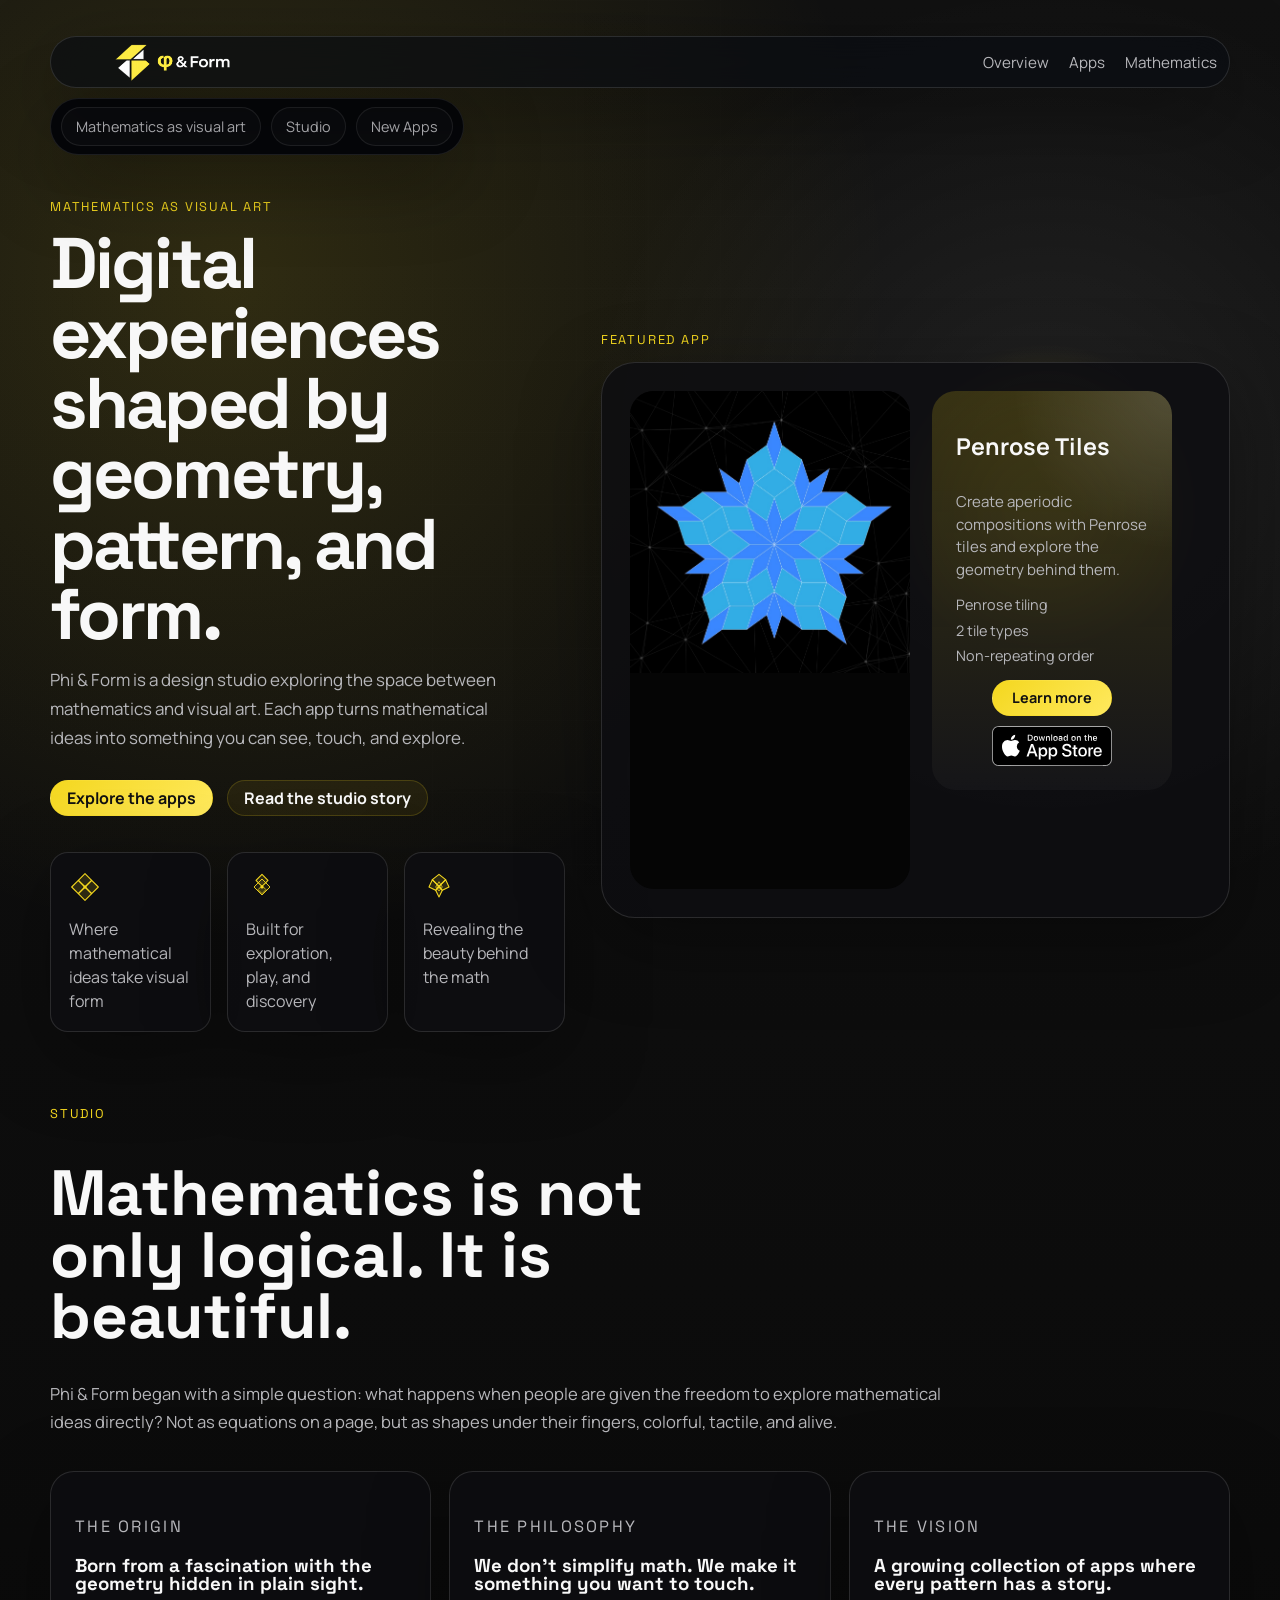
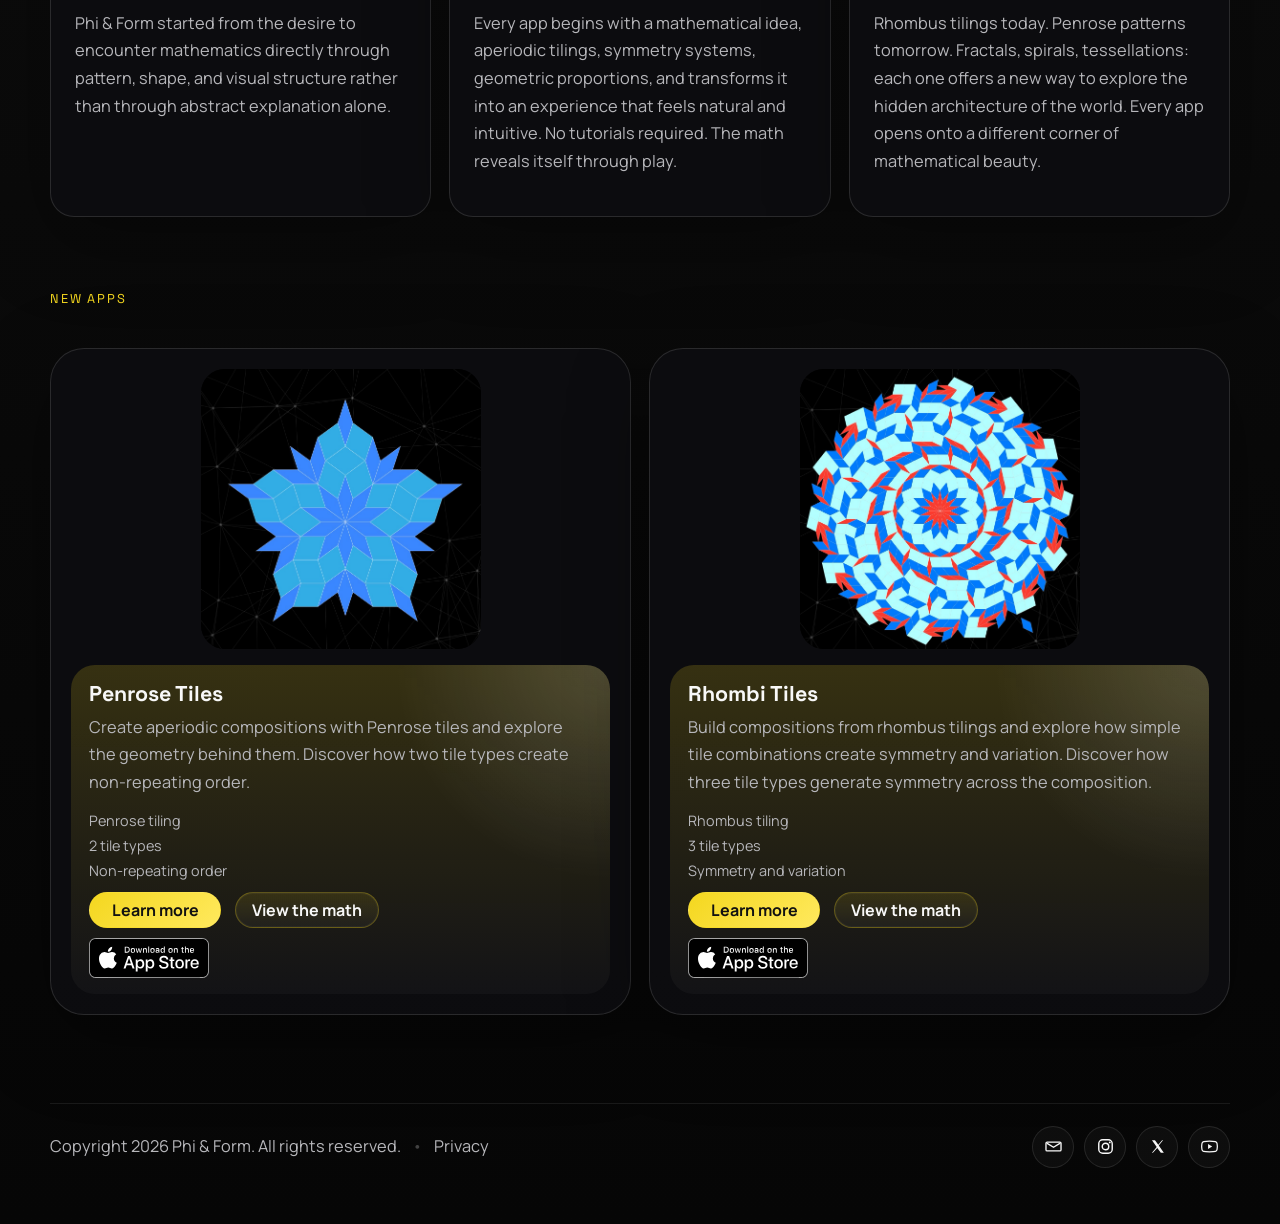
==== index.html @ 6c9e67d2 "3-9" ====
<!DOCTYPE html>
<html lang="en">
  <head>
    <meta charset="UTF-8" />
    <meta name="viewport" content="width=device-width, initial-scale=1.0" />
    <title>Phi &amp; Form</title>
    <meta
      name="description"
      content="Phi and Form is a design studio exploring the space between mathematics and visual art through apps, interaction, and geometric systems."
    />
    <link rel="preconnect" href="https://fonts.googleapis.com" />
    <link rel="preconnect" href="https://fonts.gstatic.com" crossorigin />
    <link
      href="https://fonts.googleapis.com/css2?family=Manrope:wght@400;500;600;700;800&amp;family=Noto+Sans+Math&amp;family=Space+Grotesk:wght@500;700&amp;display=swap"
      rel="stylesheet"
    />
    <link rel="icon" type="image/x-icon" href="./favicon.ico?v=4" />
    <link rel="icon" type="image/png" href="./assets/favicon.png?v=4" />
    <link rel="shortcut icon" href="./favicon.ico?v=4" />
    <link rel="stylesheet" href="./styles.css?v=20260329" />
  </head>
  <body>
    <div id="page-top"></div>
    <div class="page-shell">
      <header class="site-header">
        <a class="brand" href="#math-as-art" aria-label="Phi and Form home">
          <span class="brand-logo">
            <img src="assets/logo.png?v=20260303" alt="Phi and Form logo" />
          </span>
          <span class="brand-fallback">Phi &amp; Form</span>
        </a>
        <nav class="site-nav" aria-label="Primary navigation">
          <a href="./index.html">Overview</a>
          <a href="./apps.html">Apps</a>
          <a href="./mathematics.html">Mathematics</a>
        </nav>
      </header>

      <nav class="page-subnav" aria-label="Overview sections">
        <a href="#math-as-art"><span class="subnav-label-full">Mathematics as visual art</span><span class="subnav-label-short">Math art</span></a>
        <a href="#studio">Studio</a>
        <a href="#apps">New Apps</a>
      </nav>

      <main>
        <section class="section hero-home" id="math-as-art">
          <div class="hero-copy reveal">
            <p class="eyebrow">Mathematics as visual art</p>
            <h1>Digital experiences shaped by geometry, pattern, and form.</h1>
            <p class="hero-text">
              Phi &amp; Form is a design studio exploring the space between
              mathematics and visual art. Each app turns mathematical ideas into
              something you can see, touch, and explore.
            </p>
            <div class="hero-actions">
              <a class="button button-primary" href="./apps.html">Explore the apps</a>
              <a class="button button-ghost" href="#about">Read the studio story</a>
            </div>
            <ul class="hero-metrics" aria-label="Studio highlights">
              <li>
                <span class="metric-value metric-icon metric-icon-1" aria-hidden="true">
                  <svg viewBox="0 0 48 48" focusable="false">
                    <path
                      d="M24 4 34 14 24 24 14 14Z"
                      fill="currentColor"
                      fill-opacity="0.14"
                      stroke="currentColor"
                      stroke-width="1.6"
                      stroke-linejoin="round"
                    />
                    <path
                      d="M44 24 34 34 24 24 34 14Z"
                      fill="currentColor"
                      fill-opacity="0.14"
                      stroke="currentColor"
                      stroke-width="1.6"
                      stroke-linejoin="round"
                    />
                    <path
                      d="M24 44 14 34 24 24 34 34Z"
                      fill="currentColor"
                      fill-opacity="0.14"
                      stroke="currentColor"
                      stroke-width="1.6"
                      stroke-linejoin="round"
                    />
                    <path
                      d="M4 24 14 14 24 24 14 34Z"
                      fill="currentColor"
                      fill-opacity="0.14"
                      stroke="currentColor"
                      stroke-width="1.6"
                      stroke-linejoin="round"
                    />
                    <circle cx="24" cy="24" r="2.4" fill="currentColor" />
                  </svg>
                </span>
                <span class="metric-label">Where mathematical ideas take visual form</span>
              </li>
              <li>
                <span class="metric-value metric-icon metric-icon-2" aria-hidden="true">
                  <svg viewBox="0 0 48 48" focusable="false">
                    <path
                      d="M24 5 33 14 24 23 15 14Z"
                      fill="currentColor"
                      fill-opacity="0.14"
                      stroke="currentColor"
                      stroke-width="1.6"
                      stroke-linejoin="round"
                    />
                    <path
                      d="M24 12 36 24 24 36 12 24Z"
                      fill="currentColor"
                      fill-opacity="0.08"
                      stroke="currentColor"
                      stroke-width="1.4"
                      stroke-linejoin="round"
                    />
                    <path
                      d="M24 22 30 28 24 34 18 28Z"
                      fill="currentColor"
                      fill-opacity="0.14"
                      stroke="currentColor"
                      stroke-width="1.2"
                      stroke-linejoin="round"
                    />
                    <circle cx="24" cy="24" r="2.4" fill="currentColor" />
                  </svg>
                </span>
                <span class="metric-label">Built for exploration, play, and discovery</span>
              </li>
              <li>
                <span class="metric-value metric-icon metric-icon-3" aria-hidden="true">
                  <svg viewBox="0 0 48 48" focusable="false">
                    <path
                      d="M24 5 34 13 24 23 14 13Z"
                      fill="currentColor"
                      fill-opacity="0.14"
                      stroke="currentColor"
                      stroke-width="1.6"
                      stroke-linejoin="round"
                    />
                    <path
                      d="M24 23 34 13 39 24 29 29Z"
                      fill="currentColor"
                      fill-opacity="0.14"
                      stroke="currentColor"
                      stroke-width="1.6"
                      stroke-linejoin="round"
                    />
                    <path
                      d="M24 23 29 29 24 39 19 29Z"
                      fill="currentColor"
                      fill-opacity="0.14"
                      stroke="currentColor"
                      stroke-width="1.6"
                      stroke-linejoin="round"
                    />
                    <path
                      d="M24 23 19 29 9 24 14 13Z"
                      fill="currentColor"
                      fill-opacity="0.14"
                      stroke="currentColor"
                      stroke-width="1.6"
                      stroke-linejoin="round"
                    />
                    <path
                      d="M24 16 29 24 24 30 19 24Z"
                      fill="currentColor"
                      fill-opacity="0.1"
                      stroke="currentColor"
                      stroke-width="1.1"
                      stroke-linejoin="round"
                    />
                    <circle cx="24" cy="24" r="2.4" fill="currentColor" />
                  </svg>
                </span>
                <span class="metric-label">Revealing the beauty behind the math</span>
              </li>
            </ul>
          </div>

          <div class="hero-stage reveal">
            <div class="orb orb-large"></div>
            <div class="orb orb-small"></div>
            <p class="eyebrow hero-stage-label">Featured app</p>
            <div class="stage-card">
              <div class="stage-grid">
                <div class="stage-media">
                  <video
                    autoplay
                    loop
                    muted
                    playsinline
                    webkit-playsinline
                    preload="auto"
                    poster="assets/screenshot-01.png"
                  >
                    <source src="assets/movie-01.MP4" type="video/mp4" />
                  </video>
                  <div class="video-fallback">Add `assets/movie-01.MP4`</div>
                </div>
                <div class="stage-copy">
                  <h2>Penrose Tiles</h2>
                  <p>
                    Create aperiodic compositions with Penrose tiles and
                    explore the geometry behind them.
                  </p>
                  <ul class="stage-support">
                    <li>Penrose tiling</li>
                    <li>2 tile types</li>
                    <li>Non-repeating order</li>
                  </ul>
                  <div class="stage-actions">
                    <a class="button button-primary stage-button" href="./apps/penrose-art.html">Learn more</a>
                    <a
                      class="app-store-badge"
                      href="#"
                      aria-disabled="true"
                      tabindex="-1"
                    >
                      <img src="assets/app-store-badge.svg" alt="Download on the App Store" />
                      <span class="app-store-badge-fallback">Download on the App Store</span>
                    </a>
                  </div>
                </div>
              </div>
            </div>
          </div>
        </section>

        <section class="section" id="studio">
          <div class="section-heading reveal">
            <p class="eyebrow">Studio</p>
          </div>
          <div class="story-grid">
            <article class="story-card story-card-hero reveal">
              <h3>Mathematics is not only logical. It is beautiful.</h3>
              <p>
                Phi &amp; Form began with a simple question: what happens when
                people are given the freedom to explore mathematical ideas
                directly? Not as equations on a page, but as shapes under their
                fingers, colorful, tactile, and alive.
              </p>
            </article>
            <article class="story-card reveal">
              <p class="mini-label">The origin</p>
              <h3>Born from a fascination with the geometry hidden in plain sight.</h3>
              <p>
                Phi &amp; Form started from the desire to encounter mathematics
                directly through pattern, shape, and visual structure rather
                than through abstract explanation alone.
              </p>
            </article>
            <article class="story-card reveal">
              <p class="mini-label">The philosophy</p>
              <h3>We don&rsquo;t simplify math. We make it something you want to touch.</h3>
              <p>
                Every app begins with a mathematical idea, aperiodic tilings,
                symmetry systems, geometric proportions, and transforms it into
                an experience that feels natural and intuitive. No tutorials
                required. The math reveals itself through play.
              </p>
            </article>
            <article class="story-card reveal">
              <p class="mini-label">The vision</p>
              <h3>A growing collection of apps where every pattern has a story.</h3>
              <p>
                Rhombus tilings today. Penrose patterns tomorrow. Fractals,
                spirals, tessellations: each one offers a new way to explore
                the hidden architecture of the world. Every app opens onto a
                different corner of mathematical beauty.
              </p>
            </article>
          </div>
        </section>

        <section class="section" id="apps">
          <div class="section-heading reveal">
            <p class="eyebrow">New Apps</p>
          </div>
          <div class="app-grid">
            <article class="app-card reveal">
              <div class="app-media">
                <div class="media-slot media-slot-tall">
                  <img src="assets/screenshot-01.png" alt="Penrose Tiles screenshot" />
                  <div class="media-placeholder">Add `assets/screenshot-01.png`</div>
                </div>
              </div>
              <div class="app-copy">
                <h3>Penrose Tiles</h3>
                <p>
                  Create aperiodic compositions with Penrose tiles and explore
                  the geometry behind them. Discover how two tile types create
                  non-repeating order.
                </p>
                <ul class="tag-list">
                  <li>Penrose tiling</li>
                  <li>2 tile types</li>
                  <li>Non-repeating order</li>
                </ul>
                <div class="card-actions">
                  <a class="button button-primary" href="./apps/penrose-art.html">Learn more</a>
                  <a class="button button-secondary" href="./apps/penrose-art.html#mathematics">View the math</a>
                </div>
                <a
                  class="app-store-badge card-download"
                  href="#"
                  aria-disabled="true"
                  tabindex="-1"
                >
                  <img src="assets/app-store-badge.svg" alt="Download on the App Store" />
                  <span class="app-store-badge-fallback">Download on the App Store</span>
                </a>
              </div>
            </article>

            <article class="app-card reveal">
              <div class="app-media">
                <div class="media-slot media-slot-tall">
                  <img src="assets/screenshot-02.png" alt="Rhombi Tiles screenshot" />
                  <div class="media-placeholder">Add `assets/screenshot-02.png`</div>
                </div>
              </div>
              <div class="app-copy">
                <h3>Rhombi Tiles</h3>
                <p>
                  Build compositions from rhombus tilings and explore how
                  simple tile combinations create symmetry and variation.
                  Discover how three tile types generate symmetry across the composition.
                </p>
                <ul class="tag-list">
                  <li>Rhombus tiling</li>
                  <li>3 tile types</li>
                  <li>Symmetry and variation</li>
                </ul>
                <div class="card-actions">
                  <a class="button button-primary" href="./apps/rhombi-tiles.html">Learn more</a>
                  <a class="button button-secondary" href="./apps/rhombi-tiles.html#mathematics">View the math</a>
                </div>
                <a
                  class="app-store-badge card-download"
                  href="#"
                  aria-disabled="true"
                  tabindex="-1"
                >
                  <img src="assets/app-store-badge.svg" alt="Download on the App Store" />
                  <span class="app-store-badge-fallback">Download on the App Store</span>
                </a>
              </div>
            </article>
          </div>
        </section>

      </main>

      <footer class="site-footer">
        <p class="footer-copy">
          Copyright 2026 Phi &amp; Form. All rights reserved.
          <span class="footer-sep">•</span>
          <a class="footer-link" href="./privacy.html">Privacy</a>
        </p>
        <div class="footer-socials" aria-label="Social platforms">
          <a
            class="footer-social-link"
            href="mailto:hello@phiandform.com"
            aria-label="Email"
          >
            <svg viewBox="0 0 24 24" focusable="false" aria-hidden="true">
              <path
                d="M4 6.5h16a1.5 1.5 0 0 1 1.5 1.5v8A1.5 1.5 0 0 1 20 17.5H4A1.5 1.5 0 0 1 2.5 16V8A1.5 1.5 0 0 1 4 6.5Z"
                fill="none"
                stroke="currentColor"
                stroke-width="1.7"
                stroke-linejoin="round"
              />
              <path
                d="m4 8 8 5 8-5"
                fill="none"
                stroke="currentColor"
                stroke-width="1.7"
                stroke-linecap="round"
                stroke-linejoin="round"
              />
            </svg>
          </a>
          <a
            class="footer-social-link"
            href="https://www.instagram.com/phiandform/"
            target="_blank"
            rel="noreferrer"
            aria-label="Instagram"
          >
            <svg viewBox="0 0 24 24" focusable="false" aria-hidden="true">
              <rect x="3.5" y="3.5" width="17" height="17" rx="5" fill="none" stroke="currentColor" stroke-width="1.8" />
              <circle cx="12" cy="12" r="4.1" fill="none" stroke="currentColor" stroke-width="1.8" />
              <circle cx="17.4" cy="6.8" r="1.2" fill="currentColor" />
            </svg>
          </a>
          <a
            class="footer-social-link"
            href="https://x.com/phiandform"
            target="_blank"
            rel="noreferrer"
            aria-label="X"
          >
            <svg viewBox="0 0 24 24" focusable="false" aria-hidden="true">
              <path d="M5 4h3.8l4.2 5.7L17.8 4H19l-5.4 6.7L20 20h-3.8l-4.5-6.1L6.2 20H5l6-7.4Z" fill="currentColor" />
            </svg>
          </a>
          <a
            class="footer-social-link"
            href="https://www.youtube.com/@phiandform"
            target="_blank"
            rel="noreferrer"
            aria-label="YouTube"
          >
            <svg viewBox="0 0 24 24" focusable="false" aria-hidden="true">
              <path
                d="M21.4 7.8a2.83 2.83 0 0 0-2-2C17.6 5.3 12 5.3 12 5.3s-5.6 0-7.4.5a2.83 2.83 0 0 0-2 2A29.6 29.6 0 0 0 2.1 12a29.6 29.6 0 0 0 .5 4.2 2.83 2.83 0 0 0 2 2c1.8.5 7.4.5 7.4.5s5.6 0 7.4-.5a2.83 2.83 0 0 0 2-2 29.6 29.6 0 0 0 .5-4.2 29.6 29.6 0 0 0-.5-4.2Z"
                fill="none"
                stroke="currentColor"
                stroke-width="1.6"
                stroke-linejoin="round"
              />
              <path d="M10.2 8.9 15.4 12l-5.2 3.1Z" fill="currentColor" />
            </svg>
          </a>
        </div>
      </footer>
    </div>

    <script src="./script.js?v=20260304"></script>
  </body>
</html>
---- styles.css ----
:root {
  --bg: #080808;
  --panel: rgba(14, 14, 17, 0.84);
  --panel-strong: rgba(18, 18, 22, 0.92);
  --panel-border: rgba(255, 255, 255, 0.12);
  --text: #f8f8f8;
  --muted: #b7b7bb;
  --accent: #f4d71f;
  --accent-soft: rgba(244, 215, 31, 0.16);
  --shadow: 0 24px 80px rgba(0, 0, 0, 0.35);
  --radius-xl: 34px;
  --radius-lg: 24px;
  --radius-md: 18px;
  --content-width: 1180px;
}

* {
  box-sizing: border-box;
}

[hidden] {
  display: none !important;
}

html {
  scroll-behavior: smooth;
}

body {
  margin: 0;
  min-width: 320px;
  color: var(--text);
  font-family: "Manrope", sans-serif;
  background:
    radial-gradient(circle at 18% 10%, rgba(244, 215, 31, 0.14), transparent 24%),
    radial-gradient(circle at 82% 16%, rgba(255, 255, 255, 0.08), transparent 18%),
    linear-gradient(180deg, #111111 0%, #060606 100%);
}

body::before {
  content: "";
  position: fixed;
  inset: 0;
  background:
    linear-gradient(90deg, rgba(255, 255, 255, 0.018), transparent 24%, rgba(255, 255, 255, 0.018) 48%, transparent 72%),
    linear-gradient(rgba(255, 255, 255, 0.028) 1px, transparent 1px),
    linear-gradient(90deg, rgba(255, 255, 255, 0.028) 1px, transparent 1px);
  background-size: auto, 72px 72px, 72px 72px;
  mask-image: radial-gradient(circle at center, black 52%, transparent 92%);
  opacity: 0.22;
  pointer-events: none;
}

a {
  color: inherit;
  text-decoration: none;
  cursor: pointer;
}

img,
video {
  display: block;
  width: 100%;
  height: 100%;
}

video {
  border: 0;
}

.page-shell {
  width: min(100%, calc(var(--content-width) + 64px));
  margin: 0 auto;
  padding: 24px 32px 48px;
}

.section {
  padding: 48px 0;
  scroll-margin-top: 130px;
}

.page-subnav + main .section {
  scroll-margin-top: 112px;
}

.page-subnav + main #studio.section,
.page-subnav + main #apps.section {
  padding-top: 12px;
}

.site-header {
  position: sticky;
  top: 16px;
  z-index: 20;
  display: flex;
  align-items: center;
  justify-content: space-between;
  gap: 20px;
  margin: 12px 0 10px;
  padding: 6px 12px 6px 8px;
  background: rgba(10, 13, 19, 0.72);
  border: 1px solid var(--panel-border);
  border-radius: 999px;
  backdrop-filter: blur(18px);
  box-shadow: var(--shadow);
}

.brand {
  display: inline-flex;
  align-items: center;
  gap: 0;
  font-family: "Space Grotesk", sans-serif;
  font-weight: 700;
}

.brand-logo {
  position: relative;
  display: inline-flex;
  align-items: center;
  justify-content: center;
  width: clamp(170px, 20vw, 230px);
  max-width: 100%;
  flex: 0 0 auto;
}

.brand-logo img {
  width: 100%;
  height: auto;
  max-height: 38px;
  object-fit: contain;
  opacity: 0;
  transition: opacity 180ms ease;
}

.brand-logo img.is-ready {
  opacity: 1;
}

.brand-fallback {
  color: var(--text);
  font-size: 1.05rem;
  letter-spacing: 0.04em;
}

.brand.has-logo .brand-fallback {
  display: none;
}

.site-nav {
  display: inline-flex;
  align-items: center;
  gap: 20px;
  color: var(--muted);
  font-size: 0.95rem;
}

.site-nav a:hover,
.site-nav a:focus-visible,
.text-link:hover,
.text-link:focus-visible {
  color: var(--text);
}

.page-subnav {
  display: inline-flex;
  align-items: center;
  gap: 10px;
  margin: 0 0 18px;
  padding: 8px 10px;
  position: sticky;
  top: 74px;
  z-index: 19;
  background: rgba(6, 7, 10, 0.985);
  border: 1px solid rgba(255, 255, 255, 0.1);
  border-radius: 999px;
  backdrop-filter: blur(20px);
  box-shadow: var(--shadow);
}

.page-subnav a {
  color: var(--muted);
  font-size: 0.9rem;
  padding: 9px 14px;
  border: 1px solid rgba(255, 255, 255, 0.09);
  border-radius: 999px;
  background: rgba(255, 255, 255, 0.025);
}

.page-subnav a:hover,
.page-subnav a:focus-visible {
  color: var(--text);
  border-color: rgba(244, 215, 31, 0.18);
  background: rgba(244, 215, 31, 0.07);
}

.subnav-label-short {
  display: none;
}

.button {
  display: inline-flex;
  align-items: center;
  justify-content: center;
  min-height: 36px;
  padding: 0 16px;
  border-radius: 999px;
  border: 1px solid transparent;
  font-weight: 700;
  cursor: pointer;
  transition:
    transform 180ms ease,
    border-color 180ms ease,
    background-color 180ms ease;
}

.button:hover,
.button:focus-visible {
  transform: translateY(-1px);
}

.button:disabled,
.button[aria-disabled="true"] {
  cursor: default;
  transform: none;
  opacity: 0.72;
}

.button-primary {
  color: #111;
  background: linear-gradient(135deg, var(--accent) 0%, #ffe95d 100%);
}

.button-secondary,
.button-ghost {
  color: var(--text);
  border-color: rgba(244, 215, 31, 0.18);
  background: rgba(244, 215, 31, 0.07);
}

.text-link {
  color: var(--accent);
  font-weight: 700;
}

.eyebrow,
.mini-label,
.feature-index,
.metric-value {
  font-family: "Space Grotesk", sans-serif;
}

.eyebrow,
.mini-label {
  color: var(--accent);
  font-size: 0.8rem;
  letter-spacing: 0.14em;
  text-transform: uppercase;
}

.hero-home,
.app-hero {
  display: grid;
  grid-template-columns: minmax(0, 0.9fr) minmax(0, 1.1fr);
  gap: 36px;
  align-items: center;
  min-height: calc(100vh - 200px);
  padding-top: 12px;
}

.hero-copy h1,
.section-heading h2,
.about-copy h2,
.site-footer h2,
.app-hero-copy h1,
.detail-card h2,
.detail-card h3,
.story-card h3,
.app-copy h3,
.math-card h3 {
  margin: 0;
  font-family: "Space Grotesk", sans-serif;
  font-weight: 700;
  line-height: 0.98;
}

.hero-copy h1,
.app-hero-copy h1 {
  max-width: 10ch;
  font-size: clamp(2.7rem, 5.6vw, 4.5rem);
  letter-spacing: -0.04em;
}

.hero-text,
.story-card p,
.app-copy p,
.math-card p,
.about-copy p,
.site-footer p,
.detail-card p,
.stage-copy p {
  color: var(--muted);
  font-size: 1.02rem;
  line-height: 1.7;
}

.hero-text,
.app-hero-copy p {
  max-width: 30rem;
  font-size: 1.06rem;
}

.hero-actions,
.card-actions {
  display: flex;
  flex-wrap: wrap;
  gap: 14px;
}

.card-actions {
  align-items: center;
  row-gap: 12px;
}

.card-actions .button-secondary {
  border-color: rgba(244, 215, 31, 0.28);
  background: linear-gradient(180deg, rgba(244, 215, 31, 0.12), rgba(255, 255, 255, 0.03));
  box-shadow: inset 0 0 0 1px rgba(255, 255, 255, 0.04);
}

.hero-actions {
  margin: 28px 0 36px;
}

.hero-metrics,
.tag-list {
  display: grid;
  padding: 0;
  margin: 0;
  list-style: none;
}

.hero-metrics {
  grid-template-columns: repeat(3, minmax(0, 1fr));
  gap: 16px;
}

.hero-metrics li,
.story-card,
.app-card,
.math-card,
.about-panel,
.stage-card,
.detail-card,
.gallery-panel {
  background: var(--panel);
  border: 1px solid var(--panel-border);
  box-shadow: var(--shadow);
}

.hero-metrics li {
  display: flex;
  flex-direction: column;
  align-items: flex-start;
  padding: 18px;
  border-radius: var(--radius-md);
}

.metric-value,
.feature-index {
  color: var(--accent);
  font-size: 1.4rem;
}

.metric-value {
  display: block;
  margin-bottom: 10px;
}

.metric-icon {
  display: flex;
  width: 2rem;
  height: 2rem;
  align-items: center;
  justify-content: center;
  margin-bottom: 14px;
}

.metric-icon svg {
  width: 100%;
  height: 100%;
}

.metric-label {
  display: block;
  color: var(--muted);
  line-height: 1.5;
}

.hero-stage {
  position: relative;
  min-height: 0;
  padding: 32px 0 0;
}

.hero-stage-label {
  margin: 0 0 14px;
}

.orb {
  position: absolute;
  border-radius: 50%;
  filter: blur(10px);
}

.orb-large {
  top: 8%;
  right: 4%;
  width: 320px;
  height: 320px;
  background: radial-gradient(circle, rgba(244, 215, 31, 0.34) 0%, transparent 72%);
}

.orb-small {
  bottom: 6%;
  left: 2%;
  width: 220px;
  height: 220px;
  background: radial-gradient(circle, rgba(255, 255, 255, 0.18) 0%, transparent 72%);
}

.stage-card {
  position: relative;
  padding: 28px;
  border-radius: var(--radius-xl);
  overflow: hidden;
}

.stage-topline,
.detail-topline {
  display: flex;
  justify-content: space-between;
  gap: 16px;
  margin-bottom: 18px;
  color: var(--muted);
  font-size: 0.9rem;
}

.stage-grid {
  display: grid;
  grid-template-columns: minmax(280px, 0.9fr) minmax(240px, 0.56fr);
  gap: 22px;
  align-items: start;
}

.stage-media,
.diagram-panel,
.media-slot,
.video-frame,
.gallery-panel {
  position: relative;
  overflow: hidden;
  border-radius: var(--radius-lg);
  background: rgba(255, 255, 255, 0.03);
}

.stage-media {
  min-height: 0;
  width: 100%;
  max-width: 420px;
  justify-self: start;
  aspect-ratio: 9 / 16;
  display: grid;
  place-items: center;
}

.stage-media video,
.video-frame video,
.gallery-panel video {
  object-fit: contain;
  object-position: center top;
  background: #050505;
}

.stage-copy,
.story-card,
.app-copy,
.math-card,
.detail-card {
  padding: 24px;
  border-radius: var(--radius-lg);
}

.stage-copy {
  display: flex;
  flex-direction: column;
  justify-content: flex-start;
  gap: 14px;
  align-self: start;
  justify-self: end;
  min-width: 0;
  max-width: 308px;
  margin: 0;
  background:
    radial-gradient(circle at top right, rgba(255, 255, 255, 0.14), transparent 34%),
    linear-gradient(180deg, rgba(244, 215, 31, 0.18), rgba(255, 255, 255, 0.03));
}

.stage-copy h2,
.detail-card h2 {
  font-size: clamp(1.45rem, 1.8vw, 1.75rem);
  line-height: 1;
}

.stage-copy p {
  max-width: 16rem;
  margin: 0;
  font-size: 0.94rem;
  line-height: 1.5;
}

.stage-support {
  display: grid;
  gap: 6px;
  margin: 0;
  padding: 0;
  list-style: none;
  color: var(--muted);
  font-size: 0.9rem;
  line-height: 1.35;
}

.stage-support li {
  margin: 0;
}

.stage-actions {
  display: flex;
  flex-direction: column;
  align-items: center;
  width: 100%;
  gap: 10px;
}

.stage-button {
  width: 120px;
  min-width: 120px;
  font-size: 0.9rem;
  white-space: nowrap;
}

.app-store-badge {
  display: inline-flex;
  align-items: center;
  justify-content: center;
  min-height: 44px;
  padding: 0 18px;
  border-radius: 999px;
  border: 1px solid var(--panel-border);
  background: rgba(255, 255, 255, 0.03);
  text-decoration: none;
}

.app-store-badge[aria-disabled="true"] {
  pointer-events: none;
}

.app-store-badge img {
  display: none;
  height: 40px;
  width: auto;
}

.app-store-badge.has-badge {
  padding: 0;
  min-height: auto;
  border: 0;
  background: transparent;
}

.app-store-badge.has-badge img {
  display: block;
}

.app-store-badge.has-badge .app-store-badge-fallback {
  display: none;
}

.app-store-badge-fallback {
  color: var(--text);
  font-weight: 700;
}

.section-heading {
  display: flex;
  justify-content: space-between;
  align-items: end;
  gap: 24px;
  margin-bottom: 28px;
}

.section-heading h2,
.about-copy h2,
.site-footer h2 {
  max-width: 14ch;
  font-size: clamp(2.2rem, 4.5vw, 4rem);
}

.story-grid,
.app-grid,
.math-grid,
.detail-grid,
.gallery-grid {
  display: grid;
  gap: 18px;
}

.story-grid,
.math-grid {
  grid-template-columns: repeat(3, minmax(0, 1fr));
}

.app-grid {
  grid-template-columns: repeat(2, minmax(0, 1fr));
  align-items: start;
}

.app-card {
  display: grid;
  grid-template-columns: 1fr;
  gap: 16px;
  padding: 20px;
  border-radius: var(--radius-xl);
  align-items: start;
  align-content: start;
}

.app-media,
.app-copy {
  min-width: 0;
}

.app-copy {
  display: flex;
  flex-direction: column;
  justify-content: flex-start;
  gap: 10px;
  align-self: start;
  justify-self: stretch;
  min-width: 0;
  max-width: none;
  padding: 18px 18px 16px;
  border-radius: var(--radius-lg);
  background:
    radial-gradient(circle at top right, rgba(255, 255, 255, 0.14), transparent 34%),
    linear-gradient(180deg, rgba(244, 215, 31, 0.18), rgba(255, 255, 255, 0.03));
}

.tag-list {
  display: grid;
  gap: 6px;
  margin: 4px 0 0;
}

.tag-list li {
  padding: 0;
  color: var(--muted);
  font-size: 0.9rem;
  border: 0;
  border-radius: 0;
  background: none;
  text-align: left;
  white-space: normal;
}

.media-slot {
  display: grid;
  place-items: center;
  min-height: 220px;
}

.media-slot-tall {
  min-height: 200px;
}

.media-slot img {
  object-fit: contain;
  object-position: center top;
  background: transparent;
}

.media-placeholder,
.video-fallback {
  position: absolute;
  inset: 0;
  display: grid;
  place-items: center;
  padding: 18px;
  color: var(--muted);
  text-align: center;
  border: 1px dashed rgba(255, 255, 255, 0.16);
  background:
    linear-gradient(145deg, rgba(244, 215, 31, 0.08), rgba(255, 255, 255, 0.04));
}

.diagram-panel {
  min-height: 200px;
  padding: 20px;
  display: flex;
  align-items: end;
  background:
    radial-gradient(circle at center, rgba(244, 215, 31, 0.16), transparent 35%),
    linear-gradient(180deg, rgba(255, 255, 255, 0.05), rgba(255, 255, 255, 0.02));
}

.diagram-ring {
  position: absolute;
  inset: 14% 18%;
  border: 1px solid rgba(244, 215, 31, 0.28);
  border-radius: 50%;
}

.diagram-grid {
  position: absolute;
  inset: 0;
  background-image:
    linear-gradient(rgba(255, 255, 255, 0.045) 1px, transparent 1px),
    linear-gradient(90deg, rgba(255, 255, 255, 0.045) 1px, transparent 1px);
  background-size: 48px 48px;
  mask-image: radial-gradient(circle at center, black 45%, transparent 85%);
}

.diagram-copy {
  position: relative;
  z-index: 1;
  max-width: 22rem;
}

.app-card .app-media {
  width: 100%;
}

.app-card .media-slot,
.app-card .diagram-panel {
  width: 100%;
  min-height: 0;
  max-width: 280px;
  margin: 0 auto;
  justify-self: center;
  aspect-ratio: 1 / 1;
  background: #050505;
}

.app-card .button {
  min-width: 132px;
}

.app-card .app-copy h3 {
  font-size: clamp(1.34rem, 1.45vw, 1.72rem);
  line-height: 0.98;
}

.app-card .app-copy p {
  margin: 0;
}

.app-card .card-actions {
  margin-top: 2px;
}

.card-download {
  margin-top: 10px;
}

.card-download {
  margin-top: 0;
  align-self: flex-start;
}

.card-actions .app-store-badge {
  min-height: 42px;
}

.card-actions .app-store-badge.has-badge img {
  height: 42px;
}

.math-card,
.story-card {
  min-height: 100%;
}

.story-card-hero {
  grid-column: 1 / -1;
  display: grid;
  gap: 16px;
  align-items: start;
  padding: 0;
  border: 0;
  border-radius: 0;
  background: none;
  box-shadow: none;
}

.story-card-hero h3 {
  max-width: 16ch;
  font-size: clamp(2.2rem, 5vw, 4.4rem);
  line-height: 0.96;
}

.story-card-hero p:last-child {
  max-width: 56rem;
  font-size: 1.04rem;
  line-height: 1.7;
}

.about-panel {
  display: grid;
  grid-template-columns: minmax(0, 1.2fr) minmax(0, 0.8fr);
  gap: 18px;
  padding: 24px;
  border-radius: var(--radius-xl);
}

.about-note {
  padding: 24px;
  border-radius: var(--radius-lg);
  background: linear-gradient(180deg, rgba(244, 215, 31, 0.08), rgba(255, 255, 255, 0.03));
}

.about-note ul {
  margin: 18px 0 0;
  padding-left: 18px;
  color: var(--muted);
  line-height: 1.8;
}

.site-footer {
  display: flex;
  align-items: center;
  justify-content: space-between;
  gap: 24px;
  margin: 40px 0 0;
  padding: 22px 0 8px;
  border-top: 1px solid rgba(255, 255, 255, 0.08);
}

.footer-copy {
  margin: 0;
  font-size: 0.94rem;
}

.footer-sep {
  display: inline-block;
  margin: 0 8px;
  color: rgba(255, 255, 255, 0.24);
}

.footer-link {
  color: var(--muted);
}

.footer-link:hover,
.footer-link:focus-visible {
  color: var(--text);
}

.footer-socials {
  display: flex;
  align-items: center;
  gap: 10px;
}

.footer-social-link {
  display: inline-flex;
  align-items: center;
  justify-content: center;
  width: 42px;
  height: 42px;
  color: var(--text);
  border: 1px solid rgba(255, 255, 255, 0.1);
  border-radius: 999px;
  background: rgba(255, 255, 255, 0.03);
}

.footer-social-link svg {
  width: 19px;
  height: 19px;
}

.app-hero-copy {
  display: flex;
  flex-direction: column;
  gap: 20px;
}

.app-summary {
  max-width: 38rem;
  color: var(--muted);
  font-size: 1.08rem;
  line-height: 1.8;
}

.detail-grid {
  grid-template-columns: minmax(0, 1.15fr) minmax(0, 0.85fr);
}

.detail-card {
  min-height: 100%;
}

.detail-card h3 {
  font-size: 1.45rem;
}

.gallery-grid {
  grid-template-columns: repeat(2, minmax(0, 1fr));
}

.gallery-panel {
  min-height: 320px;
  padding: 0;
}

.gallery-panel.media-slot {
  min-height: 420px;
}

.page-penrose .app-hero .gallery-panel.media-slot.media-slot-tall {
  min-height: 360px;
  max-width: 360px;
  justify-self: start;
}

.page-penrose #media .gallery-panel.media-slot {
  min-height: 320px;
  max-width: 360px;
}

.bullet-list {
  margin: 18px 0 0;
  padding-left: 18px;
  color: var(--muted);
  line-height: 1.8;
}

.legal-main {
  max-width: 860px;
  margin: 0 auto;
  padding: 28px 0 16px;
}

.legal-doc {
  padding: 0;
  background: none;
  border: 0;
  border-radius: 0;
  box-shadow: none;
}

.legal-doc h1 {
  margin: 0;
  font-size: clamp(2.1rem, 4.2vw, 3rem);
  line-height: 1.02;
}

.legal-meta {
  margin: 10px 0 28px;
  color: rgba(255, 255, 255, 0.7);
  font-size: 0.95rem;
  letter-spacing: 0.02em;
}

.legal-doc h2 {
  margin: 34px 0 12px;
  font-size: 1.04rem;
  line-height: 1.4;
  letter-spacing: 0.04em;
}

.legal-doc p,
.legal-doc li {
  max-width: 72ch;
  margin: 0 0 14px;
  color: rgba(255, 255, 255, 0.84);
  font-size: 1rem;
  line-height: 1.82;
}

.legal-doc .bullet-list {
  margin-top: 10px;
  padding-left: 22px;
}

.legal-doc .bullet-list li {
  margin-bottom: 8px;
}

.legal-doc .text-link {
  color: var(--text);
  text-decoration: underline;
  text-decoration-color: rgba(255, 255, 255, 0.34);
  text-underline-offset: 0.18em;
}

.reveal {
  opacity: 0;
  transform: translateY(24px);
  transition:
    opacity 500ms ease,
    transform 500ms ease;
}

.reveal.is-visible {
  opacity: 1;
  transform: translateY(0);
}

@media (max-width: 1080px) {
  .hero-home,
  .app-hero,
  .story-grid,
  .app-grid,
  .math-grid,
  .about-panel,
  .detail-grid,
  .gallery-grid,
  .section-heading,
  .site-footer {
    grid-template-columns: 1fr;
  }

  .hero-home,
  .app-hero {
    min-height: auto;
  }

  .hero-stage {
    padding: 24px 0 0;
  }

  .stage-card {
    inset: auto;
  }

  .app-card,
  .app-card-feature,
  .stage-grid {
    grid-template-columns: 1fr;
  }

  .stage-media {
    max-width: min(420px, 100%);
  }

  .hero-metrics,
  .tag-list {
    grid-template-columns: 1fr;
  }

  .section-heading,
  .site-footer {
    display: grid;
  }
}

@media (max-width: 760px) {
  .section {
    scroll-margin-top: 176px;
  }

  .page-subnav + main .section {
    scroll-margin-top: 148px;
  }

  .page-shell {
    padding: 16px 16px 40px;
  }

  .site-header {
    position: sticky;
    top: calc(env(safe-area-inset-top, 0px) + 8px);
    z-index: 24;
    display: flex;
    flex-direction: column;
    align-items: stretch;
    border-radius: 24px;
    gap: 10px;
    margin: 8px 0 8px;
    padding: 10px 12px;
  }

  .brand {
    width: 100%;
    justify-content: center;
    min-width: 0;
  }

  .brand-logo {
    width: min(200px, 100%);
  }

  .site-nav {
    width: 100%;
    display: flex;
    align-items: center;
    justify-content: space-between;
    gap: 6px;
    padding: 4px;
    border: 1px solid rgba(255, 255, 255, 0.08);
    border-radius: 999px;
    background: rgba(255, 255, 255, 0.03);
    font-size: 0.82rem;
  }

  .site-nav a {
    flex: 1 1 0;
    min-width: 0;
    padding: 8px 6px;
    text-align: center;
    border-radius: 999px;
    white-space: nowrap;
  }

  .site-header > .button {
    display: none;
  }

  .page-subnav {
    position: sticky;
    top: calc(env(safe-area-inset-top, 0px) + 132px);
    z-index: 23;
    display: inline-flex;
    flex-wrap: wrap;
    gap: 8px;
    margin-top: 0;
    margin-bottom: 10px;
    padding: 6px 8px;
    width: fit-content;
    max-width: 100%;
    background: rgba(6, 7, 10, 0.985);
    border: 1px solid rgba(255, 255, 255, 0.1);
    border-radius: 999px;
    box-shadow: var(--shadow);
  }

  .page-subnav a {
    flex: 0 0 auto;
    font-size: 0.84rem;
    padding: 10px 14px;
  }

  .subnav-label-full {
    display: none;
  }

  .subnav-label-short {
    display: inline;
  }

  .site-footer {
    justify-items: center;
    text-align: center;
    gap: 14px;
    margin-top: 32px;
  }

  .legal-main {
    padding-top: 8px;
  }

  .legal-doc h1 {
    font-size: clamp(1.9rem, 9vw, 2.5rem);
  }

  .legal-doc p,
  .legal-doc li {
    font-size: 0.98rem;
    line-height: 1.76;
  }

  .hero-copy h1,
  .app-hero-copy h1 {
    max-width: 11ch;
    font-size: clamp(2.7rem, 12vw, 4rem);
  }

  .hero-stage {
    padding-top: 16px;
  }

  .hero-stage-label {
    margin-bottom: 12px;
    padding-left: 2px;
  }

  .app-card,
  .story-card,
  .math-card,
  .detail-card,
  .about-panel,
  .about-note,
  .stage-copy {
    padding: 20px;
  }

  .media-slot-tall,
  .gallery-panel.media-slot {
    min-height: 320px;
  }

  .hero-metrics {
    gap: 12px;
  }

  .hero-metrics li {
    flex-direction: row;
    align-items: center;
    gap: 14px;
    padding: 16px 18px;
  }

  .metric-value {
    margin-bottom: 0;
    flex: 0 0 auto;
  }

  .metric-icon {
    width: 1.5rem;
    height: 1.5rem;
    margin-bottom: 0;
  }

  .metric-label {
    font-size: 0.98rem;
    line-height: 1.35;
  }
}
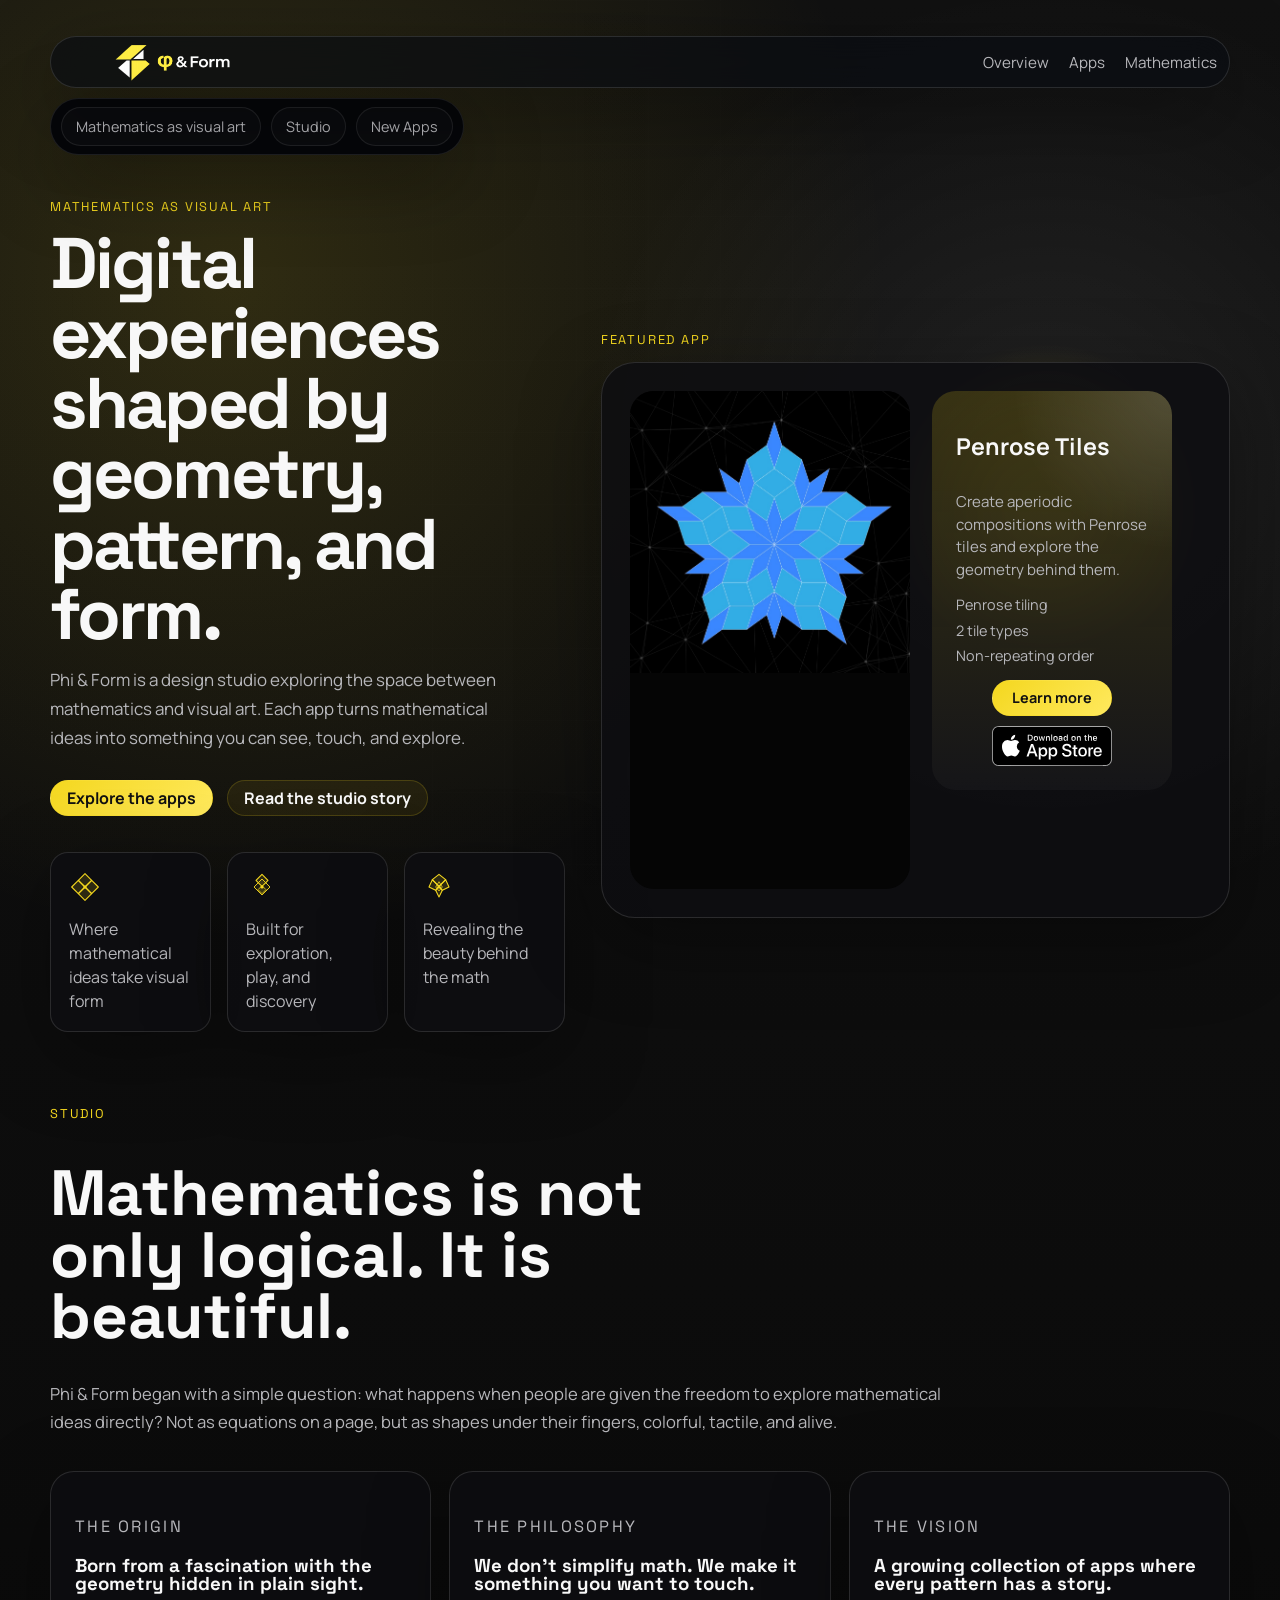
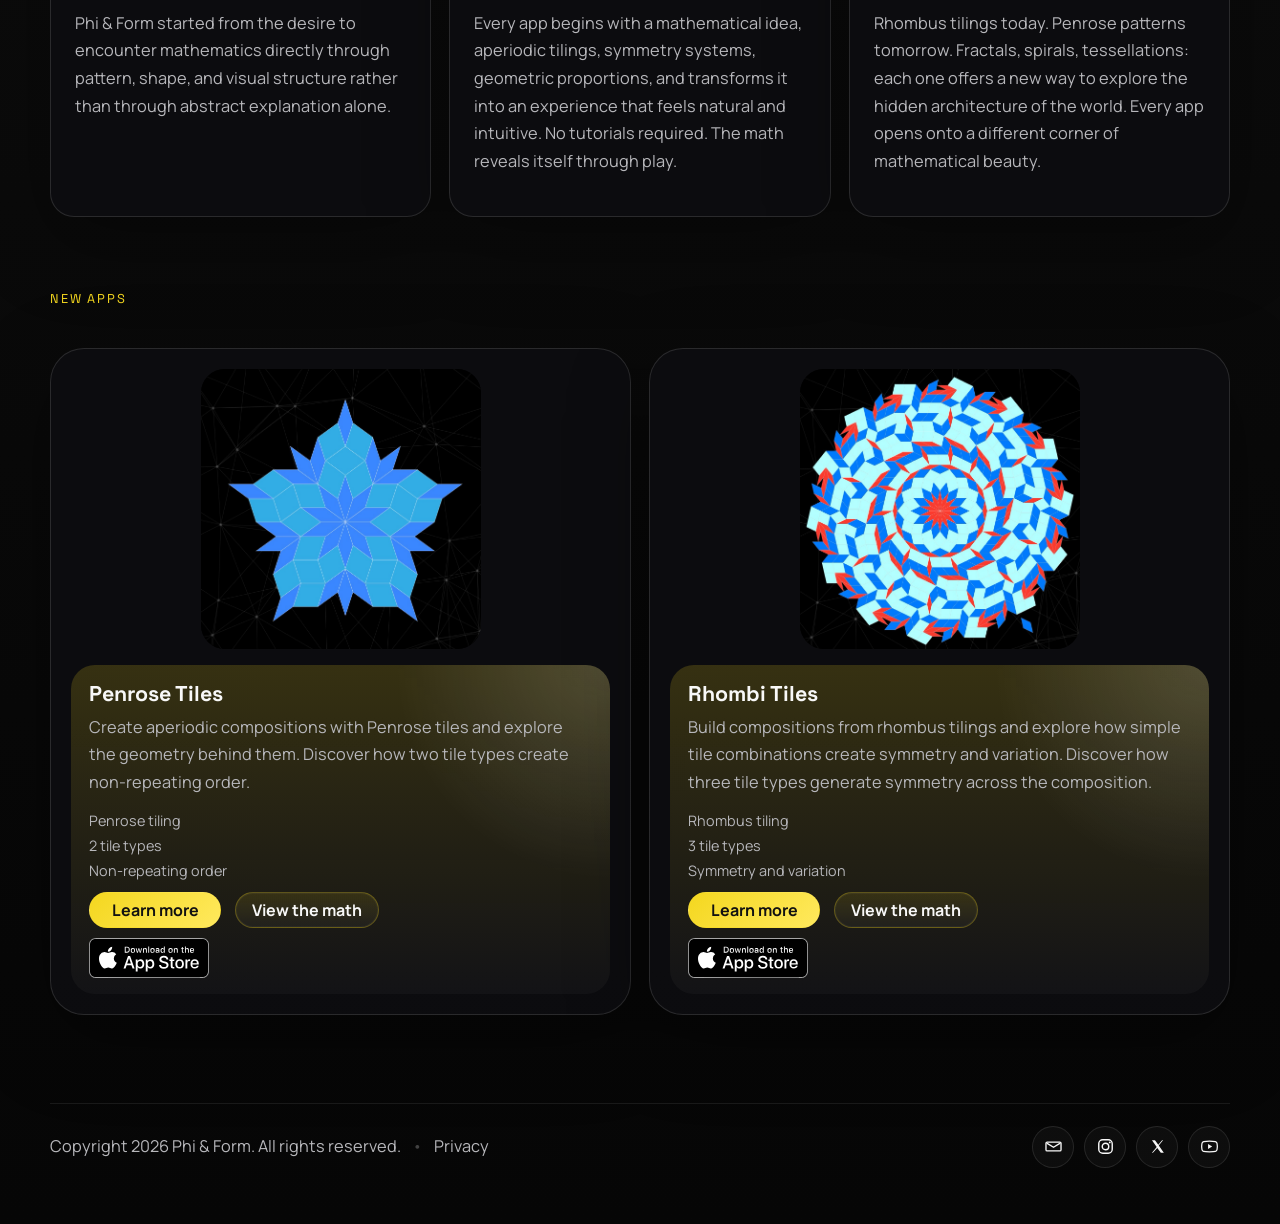
==== commit 09b755d8: "3-9" ====
--- a/index.html
+++ b/index.html
@@ -30,7 +30,7 @@
           <span class="brand-fallback">Phi &amp; Form</span>
         </a>
         <nav class="site-nav" aria-label="Primary navigation">
-          <a href="./index.html">Overview</a>
+          <a href="#math-as-art">Overview</a>
           <a href="./apps.html">Apps</a>
           <a href="./mathematics.html">Mathematics</a>
         </nav>
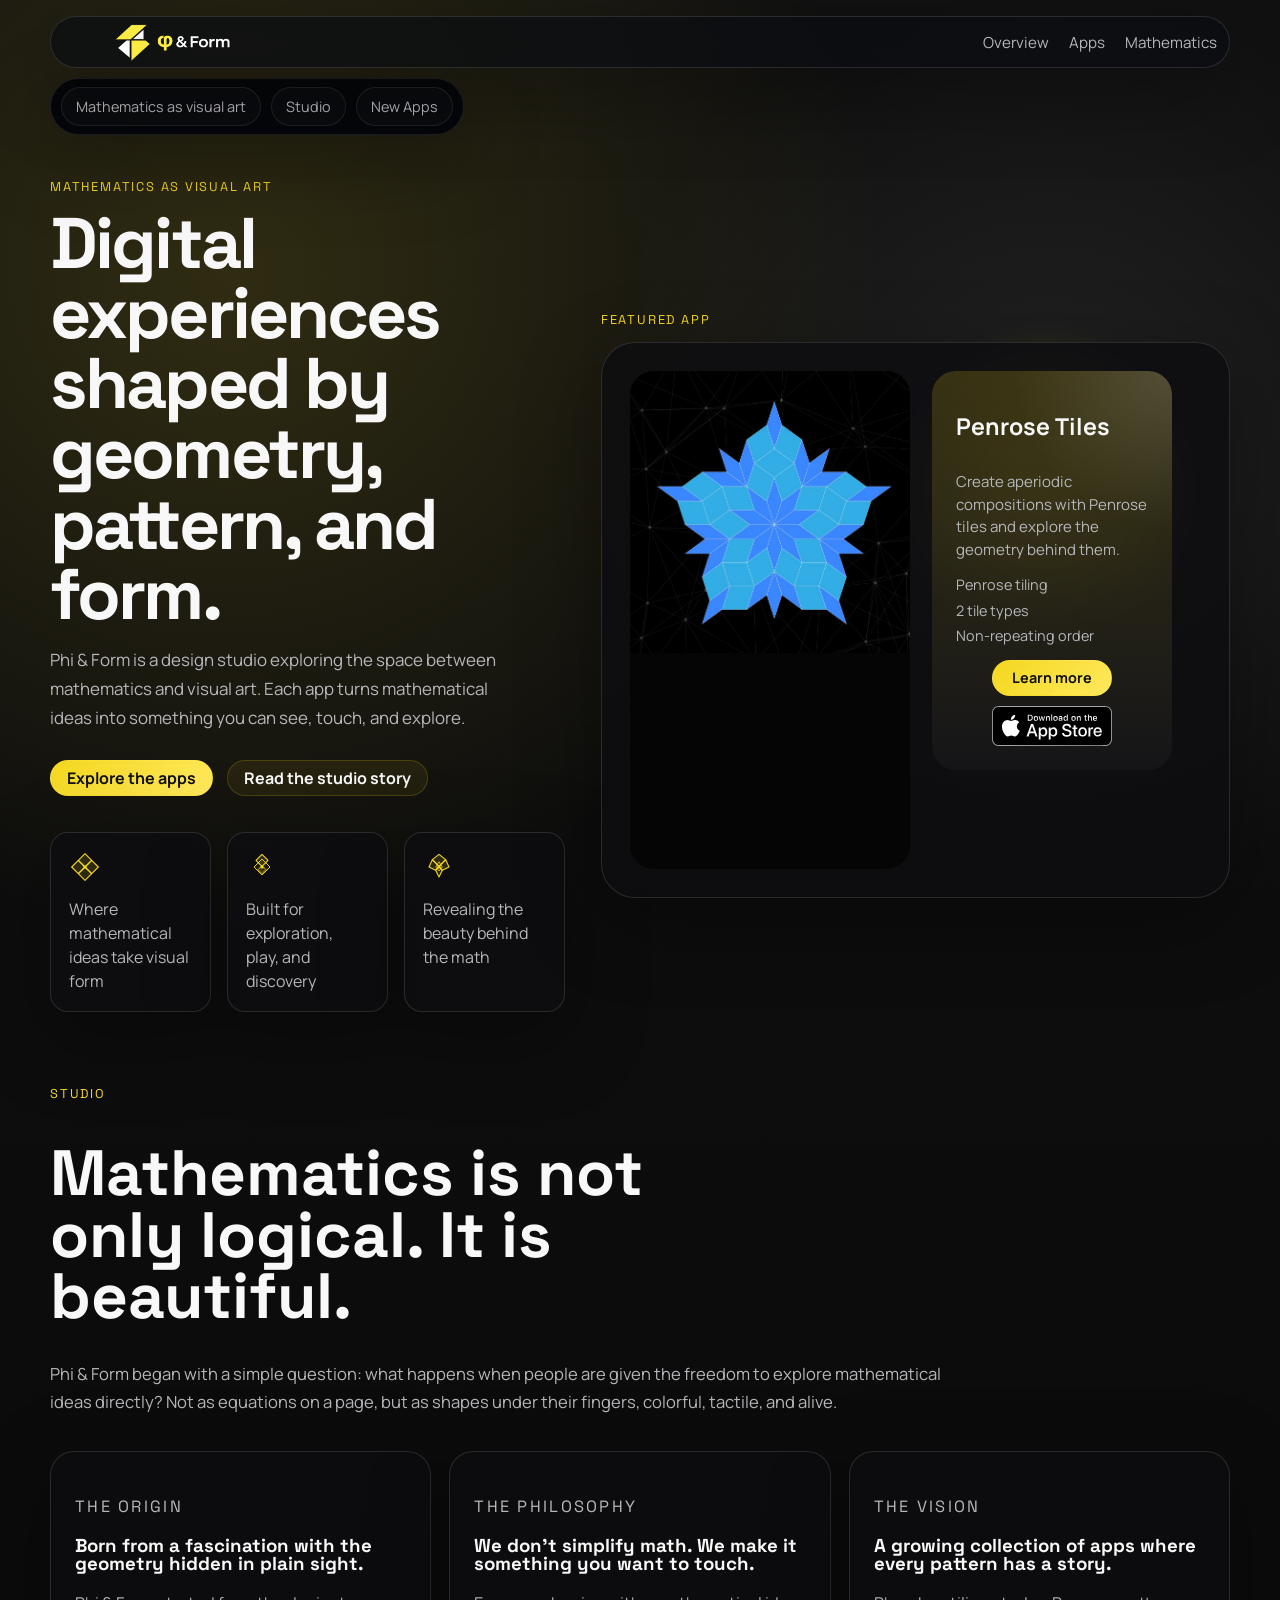
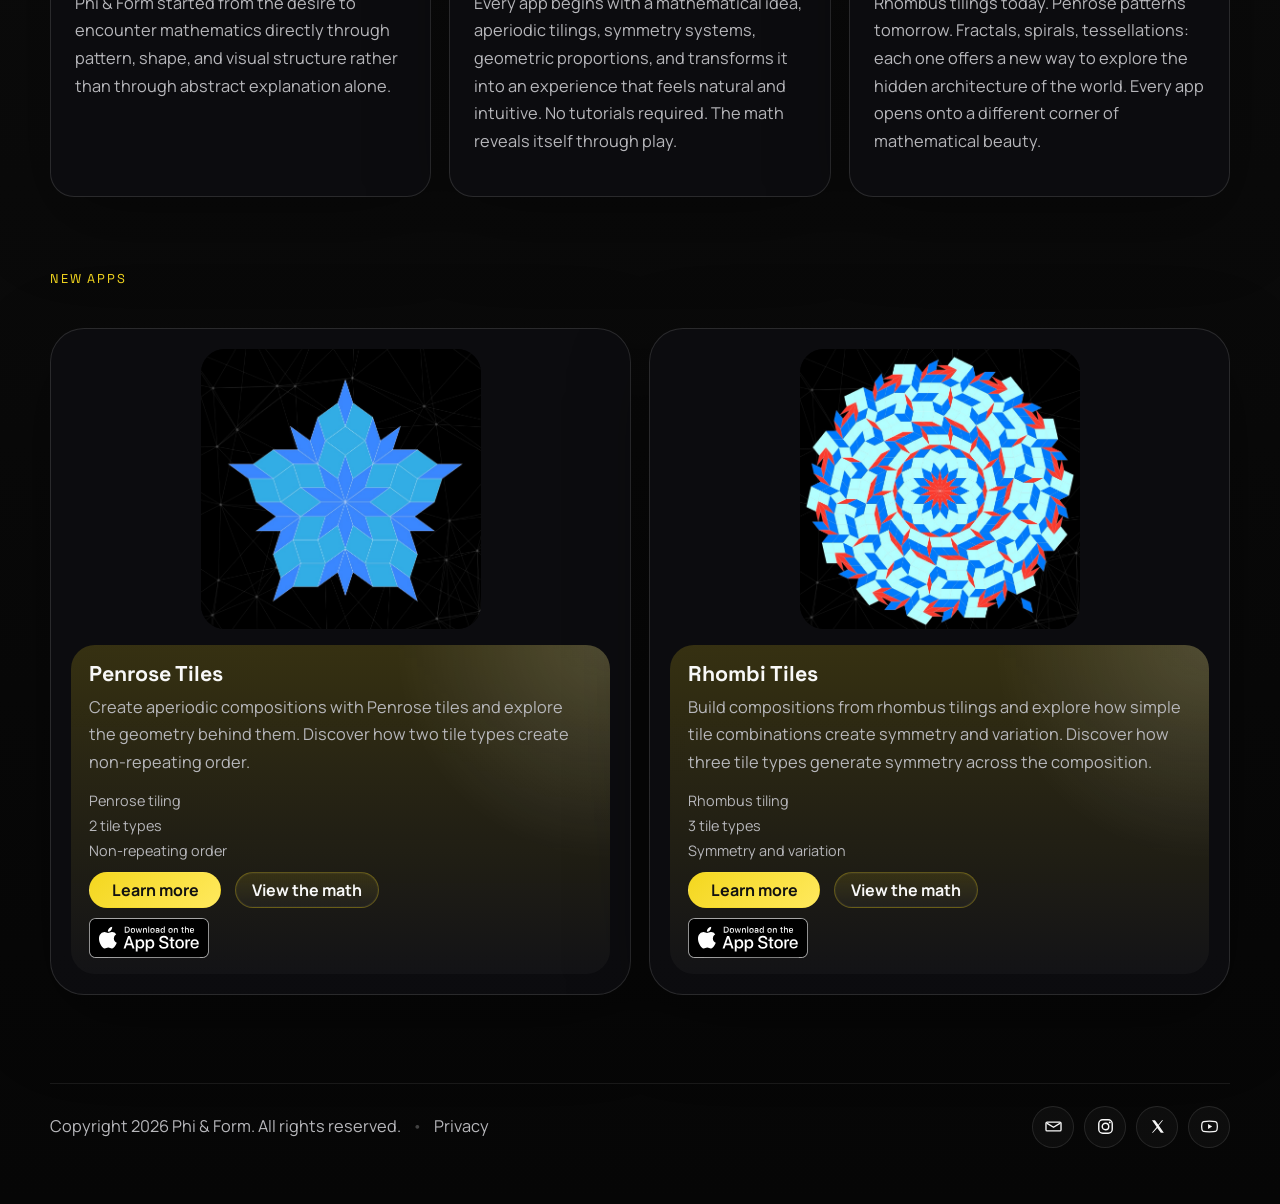
==== commit 2a074c66: "5-10" ====
--- a/index.html
+++ b/index.html
@@ -23,21 +23,21 @@
     <div id="page-top"></div>
     <div class="page-shell">
       <header class="site-header">
-        <a class="brand" href="#math-as-art" aria-label="Phi and Form home">
+        <a class="brand" href="#page-top" aria-label="Phi and Form home">
           <span class="brand-logo">
             <img src="assets/logo.png?v=20260303" alt="Phi and Form logo" />
           </span>
           <span class="brand-fallback">Phi &amp; Form</span>
         </a>
         <nav class="site-nav" aria-label="Primary navigation">
-          <a href="#math-as-art">Overview</a>
+          <a href="#page-top">Overview</a>
           <a href="./apps.html">Apps</a>
           <a href="./mathematics.html">Mathematics</a>
         </nav>
       </header>
 
       <nav class="page-subnav" aria-label="Overview sections">
-        <a href="#math-as-art"><span class="subnav-label-full">Mathematics as visual art</span><span class="subnav-label-short">Math art</span></a>
+        <a href="#page-top"><span class="subnav-label-full">Mathematics as visual art</span><span class="subnav-label-short">Math art</span></a>
         <a href="#studio">Studio</a>
         <a href="#apps">New Apps</a>
       </nav>
--- a/styles.css
+++ b/styles.css
@@ -71,7 +71,7 @@
 .page-shell {
   width: min(100%, calc(var(--content-width) + 64px));
   margin: 0 auto;
-  padding: 24px 32px 48px;
+  padding: 16px 32px 48px;
 }
 
 .section {
@@ -96,7 +96,7 @@
   align-items: center;
   justify-content: space-between;
   gap: 20px;
-  margin: 12px 0 10px;
+  margin: 0 0 10px;
   padding: 6px 12px 6px 8px;
   background: rgba(10, 13, 19, 0.72);
   border: 1px solid var(--panel-border);
@@ -191,6 +191,12 @@
   color: var(--text);
   border-color: rgba(244, 215, 31, 0.18);
   background: rgba(244, 215, 31, 0.07);
+}
+
+.page-subnav a[aria-current="page"] {
+  color: var(--text);
+  border-color: rgba(244, 215, 31, 0.24);
+  background: rgba(244, 215, 31, 0.1);
 }
 
 .subnav-label-short {
@@ -893,6 +899,23 @@
   gap: 20px;
 }
 
+.math-hero-figure {
+  margin: 0;
+  display: grid;
+  gap: 12px;
+}
+
+.math-hero-caption {
+  color: var(--muted);
+  font-size: 0.98rem;
+  line-height: 1.6;
+}
+
+.math-hero-figure .media-slot img {
+  object-fit: cover;
+  object-position: center 35%;
+}
+
 .app-summary {
   max-width: 38rem;
   color: var(--muted);
@@ -900,6 +923,79 @@
   line-height: 1.8;
 }
 
+.app-hero-simple {
+  grid-template-columns: minmax(0, 1.04fr) minmax(280px, 0.96fr);
+  gap: 26px;
+  min-height: auto;
+  padding-top: 8px;
+  align-items: start;
+}
+
+.app-hero-simple .app-hero-copy {
+  max-width: 44rem;
+}
+
+.app-choice {
+  align-self: start;
+  padding-top: 4px;
+}
+
+.app-choice .section-heading {
+  margin-bottom: 14px;
+}
+
+.app-choice-grid {
+  display: grid;
+  grid-template-columns: 1fr;
+  gap: 12px;
+}
+
+.app-choice-card {
+  display: grid;
+  grid-template-columns: 124px minmax(0, 1fr);
+  gap: 16px;
+  align-items: center;
+  padding: 16px;
+  border-radius: var(--radius-lg);
+  background: var(--panel);
+  border: 1px solid rgba(255, 255, 255, 0.09);
+  box-shadow: var(--shadow);
+}
+
+.app-choice-media {
+  min-height: 0;
+  width: 124px;
+  height: 124px;
+  border-radius: 18px;
+  overflow: hidden;
+  background: #050505;
+}
+
+.app-choice-media img {
+  width: 100%;
+  height: 100%;
+  object-fit: cover;
+}
+
+.app-choice-copy h2 {
+  margin: 0;
+  font-family: "Space Grotesk", sans-serif;
+  font-size: clamp(1.32rem, 1.8vw, 1.62rem);
+  line-height: 1.04;
+}
+
+.app-choice-copy p {
+  margin: 8px 0 0;
+  color: var(--muted);
+  font-size: 1rem;
+  line-height: 1.6;
+}
+
+.app-choice-copy .text-link {
+  display: inline-block;
+  margin-top: 8px;
+}
+
 .detail-grid {
   grid-template-columns: minmax(0, 1.15fr) minmax(0, 0.85fr);
 }
@@ -925,15 +1021,111 @@
   min-height: 420px;
 }
 
-.page-penrose .app-hero .gallery-panel.media-slot.media-slot-tall {
-  min-height: 360px;
-  max-width: 360px;
-  justify-self: start;
-}
-
-.page-penrose #media .gallery-panel.media-slot {
-  min-height: 320px;
-  max-width: 360px;
+.penrose-feature-grid {
+  display: grid;
+  grid-template-columns: repeat(2, minmax(0, 1fr));
+  gap: 18px;
+}
+
+.penrose-feature-card {
+  min-height: 100%;
+}
+
+.feature-icon-wrap {
+  display: inline-flex;
+  align-items: center;
+  justify-content: center;
+  width: 46px;
+  height: 46px;
+  margin-bottom: 12px;
+  color: var(--accent);
+  border: 1px solid rgba(244, 215, 31, 0.24);
+  border-radius: 12px;
+  background: rgba(244, 215, 31, 0.08);
+}
+
+.feature-icon-wrap svg {
+  width: 22px;
+  height: 22px;
+}
+
+.page-penrose .app-hero .hero-stage {
+  padding-top: 0;
+  min-height: 0;
+  align-self: start;
+  margin-top: -10px;
+}
+
+.page-penrose .app-hero .stage-card-single {
+  padding: 0;
+  display: flex;
+  justify-content: center;
+  background: transparent;
+  border: 0;
+  box-shadow: none;
+}
+
+.page-penrose .app-hero .penrose-hero-media {
+  width: clamp(180px, 17vw, 240px);
+  max-width: 240px;
+  aspect-ratio: 1 / 1;
+  min-height: 0;
+}
+
+.page-penrose .app-hero .penrose-hero-media video,
+.page-penrose .app-hero .penrose-hero-media img {
+  width: 100%;
+  height: 100%;
+  object-fit: cover;
+}
+
+.page-penrose #gallery .gallery-panel.media-slot {
+  min-height: 0;
+}
+
+.page-penrose #overview.section {
+  min-height: auto;
+  align-items: start;
+  padding-top: 10px;
+  padding-bottom: 6px;
+}
+
+.page-penrose #gallery.section {
+  padding-top: 6px;
+}
+
+.page-penrose #gallery .gallery-rail {
+  display: flex;
+  gap: 14px;
+  overflow-x: auto;
+  padding: 2px 2px 10px;
+  scroll-snap-type: x proximity;
+  -webkit-overflow-scrolling: touch;
+}
+
+.page-penrose #gallery .gallery-rail::-webkit-scrollbar {
+  height: 8px;
+}
+
+.page-penrose #gallery .gallery-rail::-webkit-scrollbar-thumb {
+  background: rgba(255, 255, 255, 0.2);
+  border-radius: 999px;
+}
+
+.page-penrose #gallery .gallery-rail .gallery-panel {
+  flex: 0 0 208px;
+  width: 208px;
+  max-width: 208px;
+  aspect-ratio: 1170 / 2532;
+  min-height: 0;
+  scroll-snap-align: start;
+}
+
+.page-penrose #gallery .gallery-panel video,
+.page-penrose #gallery .gallery-panel img {
+  width: 100%;
+  height: 100%;
+  object-fit: contain;
 }
 
 .bullet-list {
@@ -1019,6 +1211,7 @@
   .hero-home,
   .app-hero,
   .story-grid,
+  .penrose-feature-grid,
   .app-grid,
   .math-grid,
   .about-panel,
@@ -1032,6 +1225,21 @@
   .hero-home,
   .app-hero {
     min-height: auto;
+  }
+
+  .page-penrose #gallery .gallery-rail .gallery-panel {
+    flex-basis: 220px;
+    width: 220px;
+    max-width: 220px;
+    min-height: 0;
+  }
+
+  .page-penrose .app-hero .hero-stage {
+    margin-top: 0;
+  }
+
+  .app-hero-simple {
+    gap: 18px;
   }
 
   .hero-stage {
@@ -1149,6 +1357,19 @@
     padding: 10px 14px;
   }
 
+  .page-penrose #gallery .gallery-rail {
+    gap: 12px;
+    padding-bottom: 8px;
+  }
+
+  .page-penrose #gallery .gallery-rail .gallery-panel,
+  .page-penrose #gallery .gallery-rail .gallery-panel.media-slot {
+    flex-basis: min(68vw, 270px);
+    width: min(68vw, 270px);
+    max-width: min(68vw, 270px);
+    min-height: 0;
+  }
+
   .subnav-label-full {
     display: none;
   }
@@ -1208,6 +1429,27 @@
     min-height: 320px;
   }
 
+  .app-choice-card {
+    grid-template-columns: 100px minmax(0, 1fr);
+    gap: 14px;
+    padding: 14px;
+  }
+
+  .app-choice-media {
+    width: 100px;
+    height: 100px;
+    border-radius: 16px;
+  }
+
+  .app-choice-copy h2 {
+    font-size: 1.24rem;
+  }
+
+  .app-choice-copy p {
+    font-size: 0.97rem;
+    line-height: 1.55;
+  }
+
   .hero-metrics {
     gap: 12px;
   }
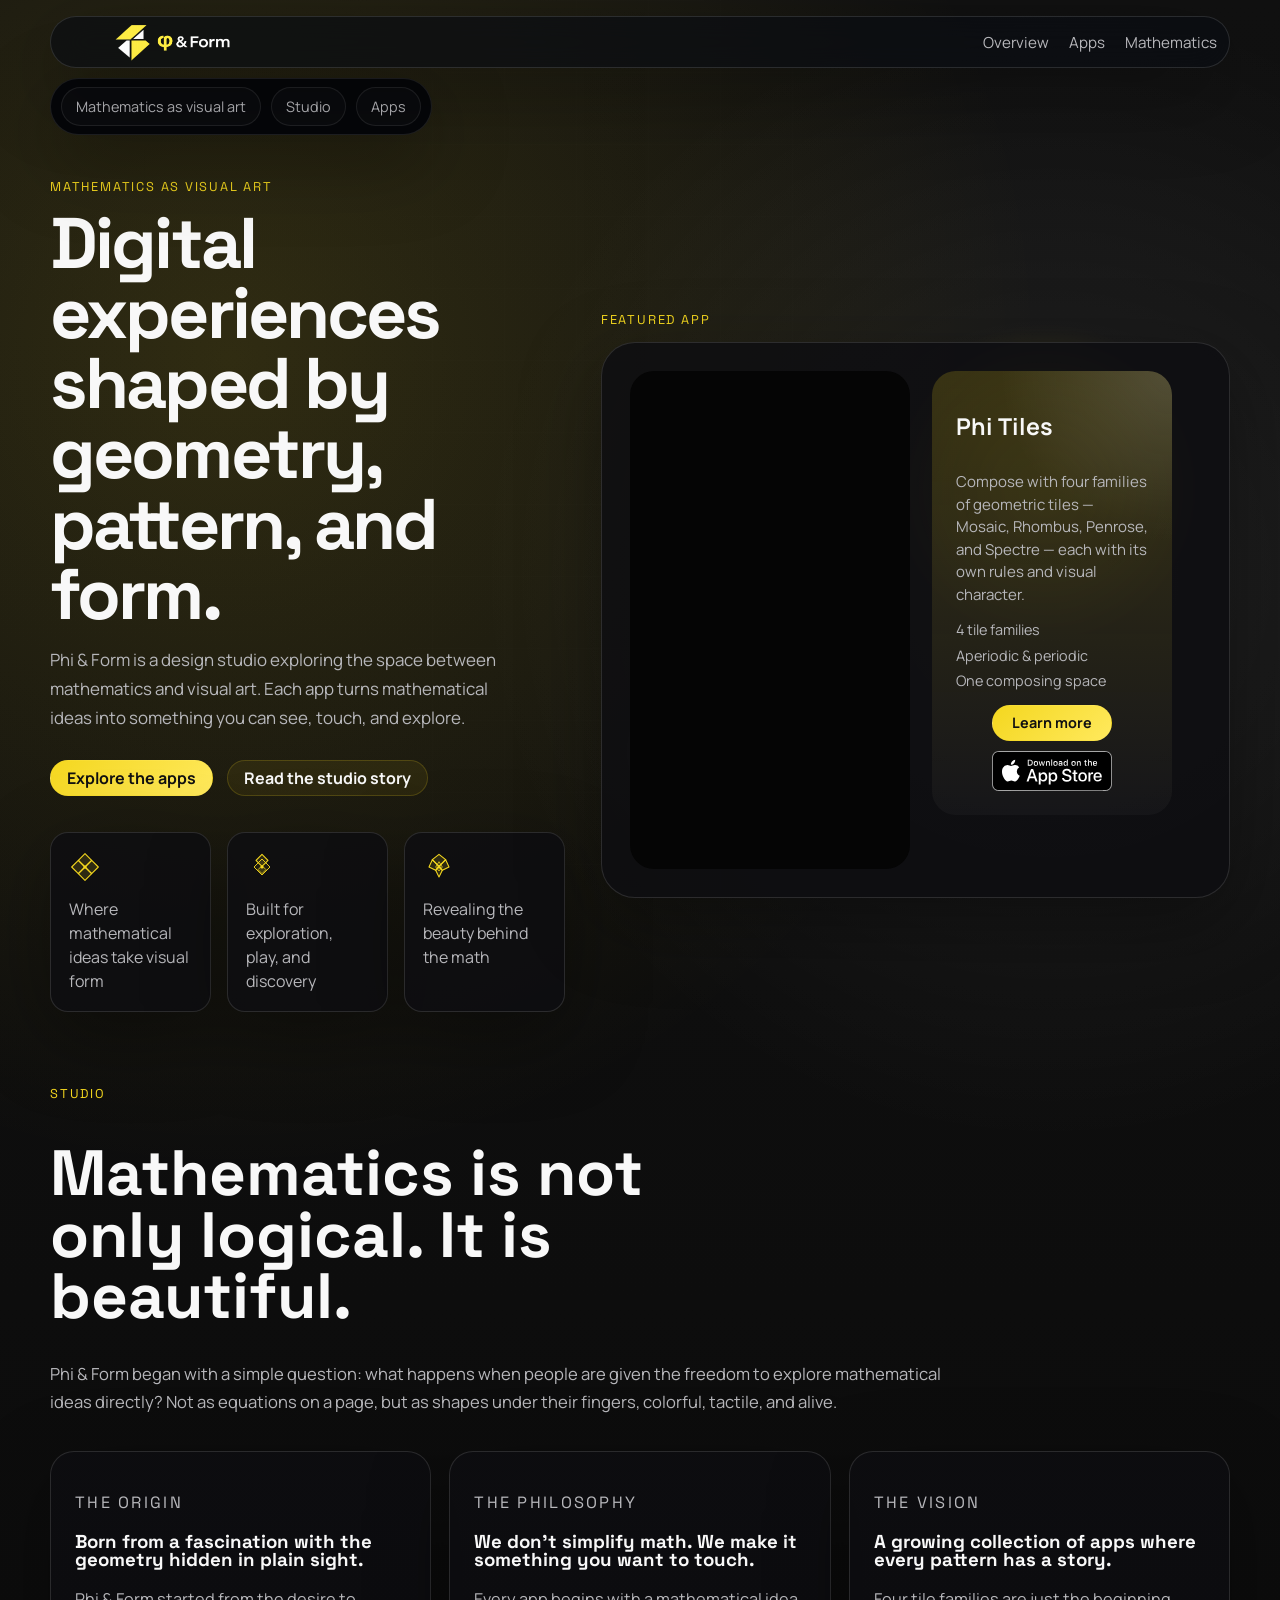
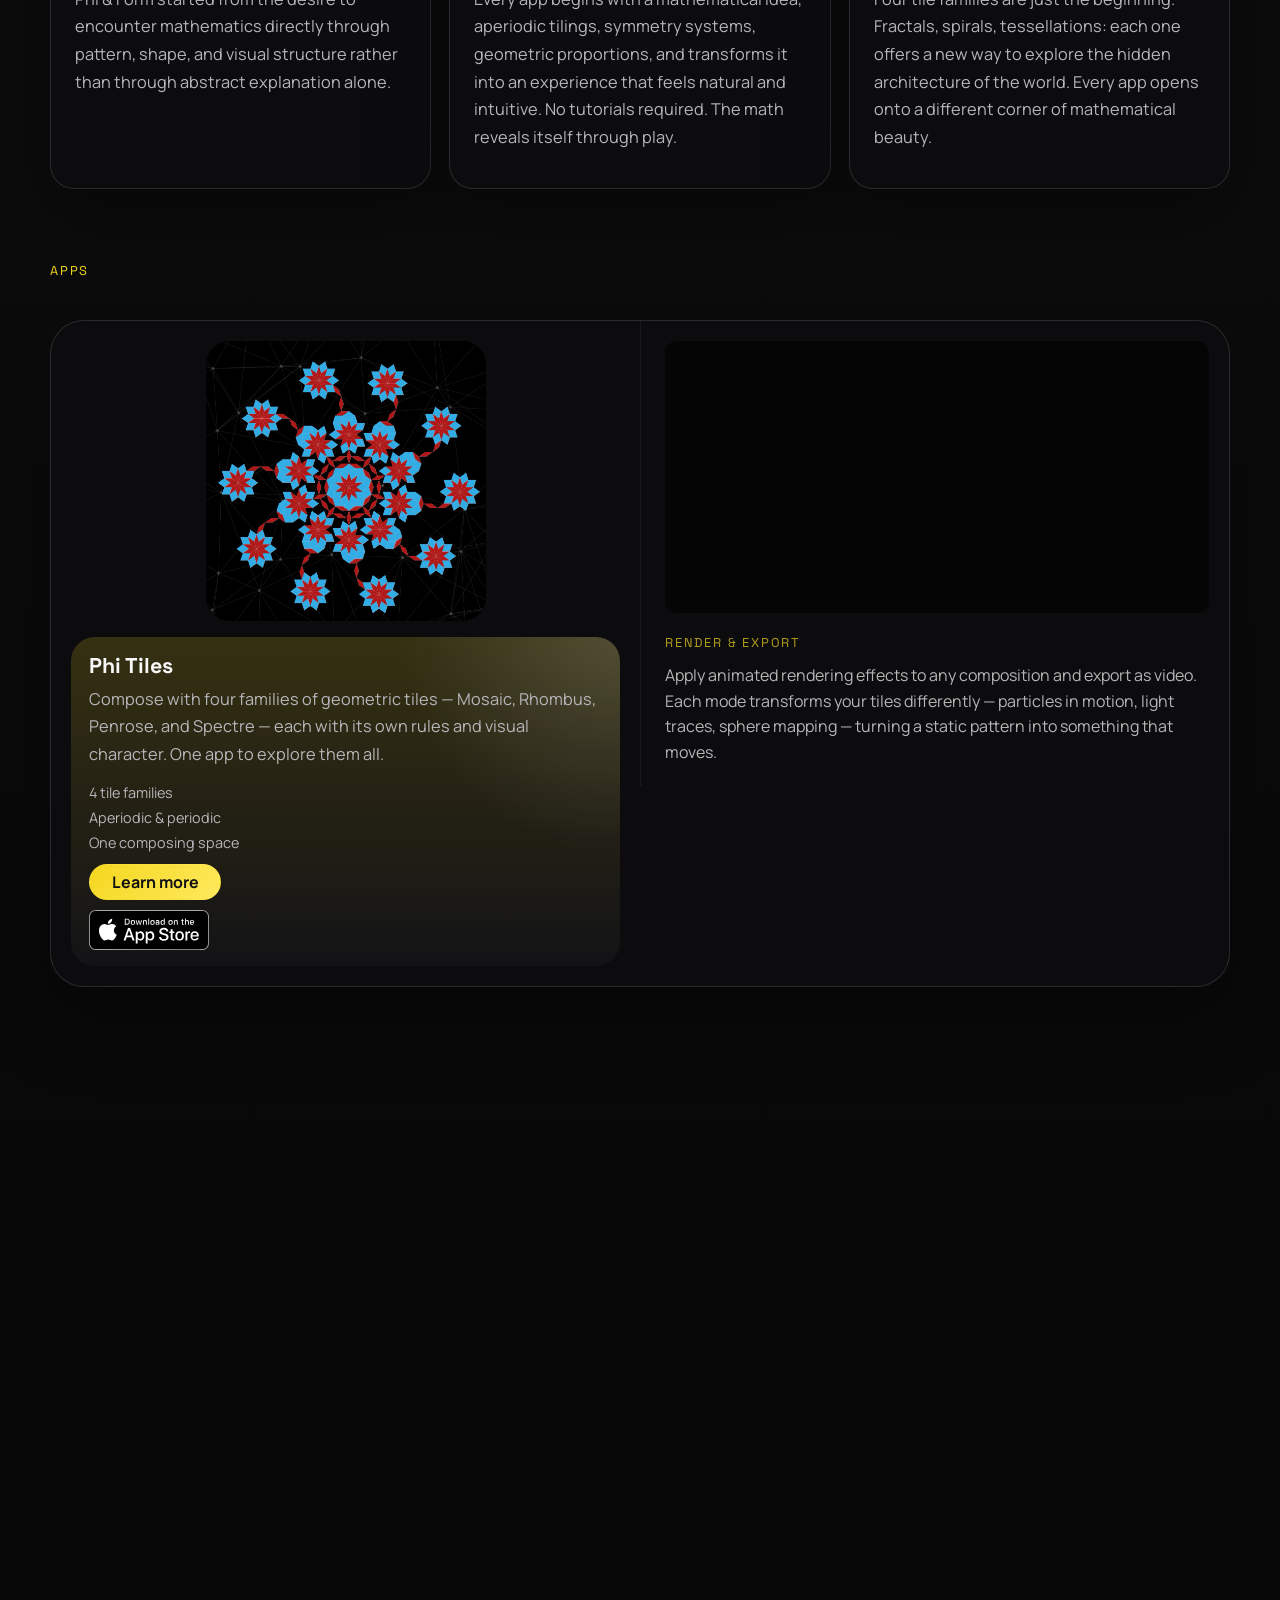
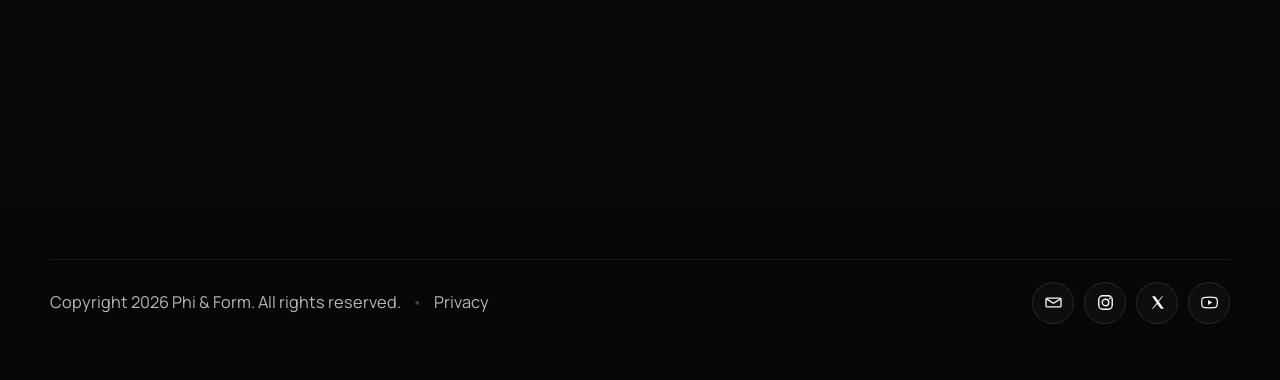
==== commit 19199fe4: "Version 2 Phi Tiles" ====
--- a/index.html
+++ b/index.html
@@ -17,7 +17,7 @@
     <link rel="icon" type="image/x-icon" href="./favicon.ico?v=4" />
     <link rel="icon" type="image/png" href="./assets/favicon.png?v=4" />
     <link rel="shortcut icon" href="./favicon.ico?v=4" />
-    <link rel="stylesheet" href="./styles.css?v=20260329" />
+    <link rel="stylesheet" href="./styles.css?v=20260528" />
   </head>
   <body>
     <div id="page-top"></div>
@@ -39,7 +39,7 @@
       <nav class="page-subnav" aria-label="Overview sections">
         <a href="#page-top"><span class="subnav-label-full">Mathematics as visual art</span><span class="subnav-label-short">Math art</span></a>
         <a href="#studio">Studio</a>
-        <a href="#apps">New Apps</a>
+        <a href="#apps">Apps</a>
       </nav>
 
       <main>
@@ -54,7 +54,7 @@
             </p>
             <div class="hero-actions">
               <a class="button button-primary" href="./apps.html">Explore the apps</a>
-              <a class="button button-ghost" href="#about">Read the studio story</a>
+              <a class="button button-ghost" href="/index.html#studio">Read the studio story</a>
             </div>
             <ul class="hero-metrics" aria-label="Studio highlights">
               <li>
@@ -194,30 +194,30 @@
                     playsinline
                     webkit-playsinline
                     preload="auto"
-                    poster="assets/screenshot-01.png"
                   >
-                    <source src="assets/movie-01.MP4" type="video/mp4" />
+                    <source src="assets/featured-app-movie.mp4" type="video/mp4" />
                   </video>
-                  <div class="video-fallback">Add `assets/movie-01.MP4`</div>
+                  <div class="video-fallback">Add `assets/featured-app-movie.mp4`</div>
                 </div>
                 <div class="stage-copy">
-                  <h2>Penrose Tiles</h2>
+                  <h2>Phi Tiles</h2>
                   <p>
-                    Create aperiodic compositions with Penrose tiles and
-                    explore the geometry behind them.
+                    Compose with four families of geometric tiles — Mosaic,
+                    Rhombus, Penrose, and Spectre — each with its own
+                    rules and visual character.
                   </p>
                   <ul class="stage-support">
-                    <li>Penrose tiling</li>
-                    <li>2 tile types</li>
-                    <li>Non-repeating order</li>
+                    <li>4 tile families</li>
+                    <li>Aperiodic &amp; periodic</li>
+                    <li>One composing space</li>
                   </ul>
                   <div class="stage-actions">
-                    <a class="button button-primary stage-button" href="./apps/penrose-art.html">Learn more</a>
+                    <a class="button button-primary stage-button" href="./apps/phi-tiles.html">Learn more</a>
                     <a
                       class="app-store-badge"
-                      href="#"
-                      aria-disabled="true"
-                      tabindex="-1"
+                      href="https://apps.apple.com/app/6759627032"
+                      target="_blank"
+                      rel="noreferrer"
                     >
                       <img src="assets/app-store-badge.svg" alt="Download on the App Store" />
                       <span class="app-store-badge-fallback">Download on the App Store</span>
@@ -266,10 +266,10 @@
               <p class="mini-label">The vision</p>
               <h3>A growing collection of apps where every pattern has a story.</h3>
               <p>
-                Rhombus tilings today. Penrose patterns tomorrow. Fractals,
-                spirals, tessellations: each one offers a new way to explore
-                the hidden architecture of the world. Every app opens onto a
-                different corner of mathematical beauty.
+                Four tile families are just the beginning. Fractals, spirals,
+                tessellations: each one offers a new way to explore the hidden
+                architecture of the world. Every app opens onto a different
+                corner of mathematical beauty.
               </p>
             </article>
           </div>
@@ -277,7 +277,66 @@
 
         <section class="section" id="apps">
           <div class="section-heading reveal">
-            <p class="eyebrow">New Apps</p>
+            <p class="eyebrow">Apps</p>
+          </div>
+          <div class="app-grid">
+            <article class="app-card app-card-feature reveal">
+              <div class="app-card-main">
+                <div class="app-media">
+                  <div class="media-slot media-slot-tall">
+                    <img src="assets/phi-tiles-choice-01.png" alt="Phi Tiles screenshot" />
+                    <div class="media-placeholder">Add `assets/phi-tiles-choice-01.png`</div>
+                  </div>
+                </div>
+                <div class="app-copy">
+                  <h3>Phi Tiles</h3>
+                  <p>
+                    Compose with four families of geometric tiles — Mosaic,
+                    Rhombus, Penrose, and Spectre — each with its own rules
+                    and visual character. One app to explore them all.
+                  </p>
+                  <ul class="tag-list">
+                    <li>4 tile families</li>
+                    <li>Aperiodic &amp; periodic</li>
+                    <li>One composing space</li>
+                  </ul>
+                  <div class="card-actions">
+                    <a class="button button-primary" href="./apps/phi-tiles.html">Learn more</a>
+                  </div>
+                  <a
+                    class="app-store-badge card-download"
+                    href="https://apps.apple.com/app/6759627032"
+                    target="_blank"
+                    rel="noreferrer"
+                  >
+                    <img src="assets/app-store-badge.svg" alt="Download on the App Store" />
+                    <span class="app-store-badge-fallback">Download on the App Store</span>
+                  </a>
+                </div>
+              </div>
+              <div class="app-card-side">
+                <div class="app-side-media">
+                  <video autoplay loop muted playsinline>
+                    <source src="assets/phi-tiles-effects.mp4" type="video/mp4" />
+                  </video>
+                </div>
+                <div class="app-side-copy">
+                  <p class="mini-label">Render &amp; Export</p>
+                  <p>
+                    Apply animated rendering effects to any composition and
+                    export as video. Each mode transforms your tiles differently —
+                    particles in motion, light traces, sphere mapping — turning a
+                    static pattern into something that moves.
+                  </p>
+                </div>
+              </div>
+            </article>
+          </div>
+        </section>
+
+        <section class="section" id="earlier-apps">
+          <div class="section-heading reveal">
+            <p class="eyebrow">Earlier Apps</p>
           </div>
           <div class="app-grid">
             <article class="app-card reveal">
@@ -290,9 +349,9 @@
               <div class="app-copy">
                 <h3>Penrose Tiles</h3>
                 <p>
-                  Create aperiodic compositions with Penrose tiles and explore
-                  the geometry behind them. Discover how two tile types create
-                  non-repeating order.
+                  The original Phi &amp; Form app. Build aperiodic compositions
+                  with Penrose tiles and discover how two tile types create
+                  non-repeating order. Its ideas have evolved into Phi Tiles.
                 </p>
                 <ul class="tag-list">
                   <li>Penrose tiling</li>
@@ -301,17 +360,7 @@
                 </ul>
                 <div class="card-actions">
                   <a class="button button-primary" href="./apps/penrose-art.html">Learn more</a>
-                  <a class="button button-secondary" href="./apps/penrose-art.html#mathematics">View the math</a>
-                </div>
-                <a
-                  class="app-store-badge card-download"
-                  href="#"
-                  aria-disabled="true"
-                  tabindex="-1"
-                >
-                  <img src="assets/app-store-badge.svg" alt="Download on the App Store" />
-                  <span class="app-store-badge-fallback">Download on the App Store</span>
-                </a>
+                </div>
               </div>
             </article>
 
@@ -325,9 +374,9 @@
               <div class="app-copy">
                 <h3>Rhombi Tiles</h3>
                 <p>
-                  Build compositions from rhombus tilings and explore how
-                  simple tile combinations create symmetry and variation.
-                  Discover how three tile types generate symmetry across the composition.
+                  Explore rhombus tilings and discover how three tile types
+                  generate symmetry and variation. Its ideas have evolved
+                  into Phi Tiles.
                 </p>
                 <ul class="tag-list">
                   <li>Rhombus tiling</li>
@@ -336,17 +385,7 @@
                 </ul>
                 <div class="card-actions">
                   <a class="button button-primary" href="./apps/rhombi-tiles.html">Learn more</a>
-                  <a class="button button-secondary" href="./apps/rhombi-tiles.html#mathematics">View the math</a>
-                </div>
-                <a
-                  class="app-store-badge card-download"
-                  href="#"
-                  aria-disabled="true"
-                  tabindex="-1"
-                >
-                  <img src="assets/app-store-badge.svg" alt="Download on the App Store" />
-                  <span class="app-store-badge-fallback">Download on the App Store</span>
-                </a>
+                </div>
               </div>
             </article>
           </div>
@@ -430,6 +469,6 @@
       </footer>
     </div>
 
-    <script src="./script.js?v=20260304"></script>
+    <script src="./script.js?v=20260312"></script>
   </body>
 </html>
--- a/styles.css
+++ b/styles.css
@@ -88,6 +88,13 @@
   padding-top: 12px;
 }
 
+.page-subnav + main #penrose.section,
+.page-subnav + main #rhombus.section,
+.page-subnav + main #spectre.section,
+.page-subnav + main #mosaic.section {
+  padding-top: 12px;
+}
+
 .site-header {
   position: sticky;
   top: 16px;
@@ -248,6 +255,27 @@
   font-weight: 700;
 }
 
+.origin-callout {
+  border-left: 3px solid rgba(245, 196, 0, 0.5);
+  padding: 14px 20px;
+  margin: 32px 0 0;
+  border-radius: 0 8px 8px 0;
+  background: rgba(245, 196, 0, 0.05);
+}
+
+.origin-callout p {
+  margin: 0;
+  font-size: 0.88rem;
+  opacity: 0.75;
+  line-height: 1.55;
+}
+
+.origin-callout a {
+  color: inherit;
+  text-decoration: underline;
+  text-underline-offset: 2px;
+}
+
 .eyebrow,
 .mini-label,
 .feature-index,
@@ -604,6 +632,18 @@
   margin-bottom: 28px;
 }
 
+.back-to-top {
+  color: var(--muted);
+  font-size: 0.88rem;
+  letter-spacing: 0.02em;
+  text-transform: none;
+}
+
+.back-to-top:hover,
+.back-to-top:focus-visible {
+  color: var(--text);
+}
+
 .section-heading h2,
 .about-copy h2,
 .site-footer h2 {
@@ -777,6 +817,53 @@
   margin-top: 10px;
 }
 
+/* Feature card two-column layout */
+.app-card-feature {
+  grid-column: 1 / -1;
+  grid-template-columns: 1fr 1fr;
+  padding: 0;
+  gap: 0;
+  align-items: start;
+}
+
+.app-card-feature .app-card-main {
+  display: flex;
+  flex-direction: column;
+  gap: 16px;
+  padding: 20px;
+}
+
+.app-card-side {
+  display: flex;
+  flex-direction: column;
+  gap: 20px;
+  padding: 20px 20px 20px 24px;
+  border-left: 1px solid rgba(255, 255, 255, 0.06);
+}
+
+.app-side-media {
+  display: flex;
+  justify-content: center;
+}
+
+.app-side-media video {
+  max-width: 100%;
+  max-height: 460px;
+  border-radius: 12px;
+  display: block;
+  background: #050505;
+}
+
+.app-side-copy .mini-label {
+  margin-bottom: 10px;
+}
+
+.app-side-copy p {
+  margin: 0;
+  opacity: 0.72;
+  line-height: 1.6;
+}
+
 .card-download {
   margin-top: 0;
   align-self: flex-start;
@@ -793,6 +880,11 @@
 .math-card,
 .story-card {
   min-height: 100%;
+}
+
+.story-card {
+  padding-top: 20px;
+  padding-bottom: 20px;
 }
 
 .story-card-hero {
@@ -1021,6 +1113,70 @@
   min-height: 420px;
 }
 
+.visual-guide-card .gallery-panel.media-slot {
+  min-height: 0;
+  width: min(100%, 420px);
+  aspect-ratio: 4 / 3;
+  margin: 2px auto 0;
+}
+
+.visual-guide-card .gallery-panel.media-slot img {
+  width: 100%;
+  height: 100%;
+  object-fit: contain;
+  object-position: center;
+}
+
+.visual-guide-card-rhombus .gallery-panel.media-slot {
+  aspect-ratio: 1 / 1;
+  background: #080808;
+}
+
+.visual-guide-card-rhombus .gallery-panel.media-slot img {
+  object-fit: contain;
+  object-position: center;
+}
+
+.visual-guide-card-penrose .gallery-panel.media-slot {
+  aspect-ratio: 5 / 4;
+  background: #080808;
+}
+
+.visual-guide-card-penrose .gallery-panel.media-slot img {
+  object-fit: contain;
+  object-position: center;
+}
+
+.visual-guide-card-spectre .gallery-panel.media-slot {
+  aspect-ratio: 4 / 3;
+  background: #080808;
+}
+
+.visual-guide-card-spectre .gallery-panel.media-slot img {
+  object-fit: cover;
+  object-position: center;
+}
+
+.visual-guide-card-mosaic .gallery-panel.media-slot {
+  aspect-ratio: 3 / 4;
+  width: min(100%, 315px);
+  background: #080808;
+}
+
+.visual-guide-card-mosaic .gallery-panel.media-slot img {
+  object-fit: contain;
+  object-position: center;
+}
+
+/* Mathematics page hero — no full-viewport min-height */
+.page-math .app-hero {
+  min-height: auto;
+  align-items: start;
+  padding-top: 8px;
+  padding-bottom: 0;
+}
+
+
 .penrose-feature-grid {
   display: grid;
   grid-template-columns: repeat(2, minmax(0, 1fr));
@@ -1035,8 +1191,8 @@
   display: inline-flex;
   align-items: center;
   justify-content: center;
-  width: 46px;
-  height: 46px;
+  width: 52px;
+  height: 52px;
   margin-bottom: 12px;
   color: var(--accent);
   border: 1px solid rgba(244, 215, 31, 0.24);
@@ -1045,18 +1201,40 @@
 }
 
 .feature-icon-wrap svg {
-  width: 22px;
-  height: 22px;
-}
-
-.page-penrose .app-hero .hero-stage {
+  width: 34px;
+  height: 34px;
+}
+
+.page-penrose .app-hero .hero-stage,
+.page-rhombi .app-hero .hero-stage {
   padding-top: 0;
   min-height: 0;
-  align-self: start;
-  margin-top: -10px;
-}
-
-.page-penrose .app-hero .stage-card-single {
+  align-self: center;
+  margin-top: 0;
+  display: flex;
+  justify-content: center;
+  justify-self: stretch;
+}
+
+.page-phi .app-hero .hero-stage {
+  padding-top: 0;
+  min-height: 0;
+  align-self: center;
+  margin-top: 0;
+  display: flex;
+  justify-content: center;
+  justify-self: stretch;
+}
+
+.page-penrose .app-hero,
+.page-rhombi .app-hero,
+.page-phi .app-hero {
+  align-items: center;
+}
+
+.page-penrose .app-hero .stage-card-single,
+.page-rhombi .app-hero .stage-card-single,
+.page-phi .app-hero .stage-card-single {
   padding: 0;
   display: flex;
   justify-content: center;
@@ -1065,22 +1243,37 @@
   box-shadow: none;
 }
 
-.page-penrose .app-hero .penrose-hero-media {
-  width: clamp(180px, 17vw, 240px);
-  max-width: 240px;
+.page-penrose .app-hero .penrose-hero-media,
+.page-rhombi .app-hero .rhombi-hero-media,
+.page-phi .app-hero .phi-hero-media {
+  width: clamp(300px, 28vw, 440px);
+  max-width: 440px;
   aspect-ratio: 1 / 1;
   min-height: 0;
+  padding: 8px;
+  background: #050505;
 }
 
 .page-penrose .app-hero .penrose-hero-media video,
-.page-penrose .app-hero .penrose-hero-media img {
+.page-penrose .app-hero .penrose-hero-media img,
+.page-rhombi .app-hero .rhombi-hero-media video,
+.page-rhombi .app-hero .rhombi-hero-media img,
+.page-phi .app-hero .phi-hero-media video,
+.page-phi .app-hero .phi-hero-media img {
   width: 100%;
   height: 100%;
-  object-fit: cover;
+  object-fit: contain;
+  object-position: center center;
+  border-radius: calc(var(--radius-lg) - 8px);
 }
 
 .page-penrose #gallery .gallery-panel.media-slot {
-  min-height: 0;
+  min-height: 0 !important;
+}
+
+.page-rhombi #gallery .gallery-panel.media-slot,
+.page-phi #gallery .gallery-panel.media-slot {
+  min-height: 0 !important;
 }
 
 .page-penrose #overview.section {
@@ -1090,11 +1283,60 @@
   padding-bottom: 6px;
 }
 
+.page-rhombi #overview.section,
+.page-phi #overview.section {
+  min-height: auto;
+  align-items: start;
+  padding-top: 10px;
+  padding-bottom: 6px;
+}
+
 .page-penrose #gallery.section {
   padding-top: 6px;
 }
 
 .page-penrose #gallery .gallery-rail {
+  display: flex;
+  flex-wrap: nowrap;
+  gap: 14px;
+  overflow-x: auto;
+  overflow-y: hidden;
+  padding: 2px 2px 10px;
+  scroll-snap-type: x proximity;
+  -webkit-overflow-scrolling: touch;
+}
+
+.page-penrose #gallery .gallery-rail::-webkit-scrollbar {
+  height: 8px;
+}
+
+.page-penrose #gallery .gallery-rail::-webkit-scrollbar-thumb {
+  background: rgba(255, 255, 255, 0.2);
+  border-radius: 999px;
+}
+
+.page-penrose #gallery .gallery-rail .gallery-panel,
+.page-penrose #gallery .gallery-rail .gallery-panel.media-slot {
+  flex: 0 0 164px !important;
+  width: 164px !important;
+  max-width: 164px !important;
+  aspect-ratio: 1170 / 2532 !important;
+  min-height: 0 !important;
+  scroll-snap-align: start;
+}
+
+.page-penrose #gallery .gallery-panel video,
+.page-penrose #gallery .gallery-panel img {
+  width: 100%;
+  height: 100%;
+  object-fit: contain;
+}
+
+.page-rhombi #gallery.section {
+  padding-top: 6px;
+}
+
+.page-rhombi #gallery .gallery-rail {
   display: flex;
   gap: 14px;
   overflow-x: auto;
@@ -1103,29 +1345,36 @@
   -webkit-overflow-scrolling: touch;
 }
 
-.page-penrose #gallery .gallery-rail::-webkit-scrollbar {
+.page-rhombi #gallery .gallery-rail::-webkit-scrollbar {
   height: 8px;
 }
 
-.page-penrose #gallery .gallery-rail::-webkit-scrollbar-thumb {
+.page-rhombi #gallery .gallery-rail::-webkit-scrollbar-thumb {
   background: rgba(255, 255, 255, 0.2);
   border-radius: 999px;
 }
 
-.page-penrose #gallery .gallery-rail .gallery-panel {
-  flex: 0 0 208px;
-  width: 208px;
-  max-width: 208px;
-  aspect-ratio: 1170 / 2532;
-  min-height: 0;
+.page-rhombi #gallery .gallery-rail .gallery-panel {
+  flex: 0 0 164px !important;
+  width: 164px !important;
+  max-width: 164px !important;
+  aspect-ratio: 1170 / 2532 !important;
+  min-height: 0 !important;
   scroll-snap-align: start;
 }
 
-.page-penrose #gallery .gallery-panel video,
-.page-penrose #gallery .gallery-panel img {
+.page-rhombi #gallery .gallery-panel video,
+.page-rhombi #gallery .gallery-panel img {
   width: 100%;
   height: 100%;
   object-fit: contain;
+}
+
+.page-penrose #features.section,
+.page-penrose #support.section,
+.page-rhombi #features.section,
+.page-rhombi #support.section {
+  padding-top: 6px;
 }
 
 .bullet-list {
@@ -1227,15 +1476,22 @@
     min-height: auto;
   }
 
-  .page-penrose #gallery .gallery-rail .gallery-panel {
-    flex-basis: 220px;
-    width: 220px;
-    max-width: 220px;
-    min-height: 0;
+  .page-penrose #gallery .gallery-rail .gallery-panel,
+  .page-penrose #gallery .gallery-rail .gallery-panel.media-slot {
+    flex-basis: 152px !important;
+    width: 152px !important;
+    max-width: 152px !important;
+    min-height: 0 !important;
   }
 
   .page-penrose .app-hero .hero-stage {
     margin-top: 0;
+    justify-content: center;
+    justify-self: stretch;
+  }
+
+  .page-penrose .app-hero .stage-card-single {
+    justify-content: center;
   }
 
   .app-hero-simple {
@@ -1256,8 +1512,23 @@
     grid-template-columns: 1fr;
   }
 
+  .app-card-side {
+    border-left: none;
+    border-top: 1px solid rgba(255, 255, 255, 0.06);
+    padding: 24px 20px 20px;
+  }
+
   .stage-media {
     max-width: min(420px, 100%);
+    max-height: 420px;
+    overflow: hidden;
+    justify-self: center;
+    width: 100%;
+  }
+
+  .stage-copy {
+    justify-self: stretch;
+    max-width: 100%;
   }
 
   .hero-metrics,
@@ -1278,6 +1549,26 @@
 
   .page-subnav + main .section {
     scroll-margin-top: 148px;
+  }
+
+  /* App pages have two stacked sticky bars on mobile (header + page subnav).
+     Increase anchor offset so section titles never land underneath them. */
+  .page-penrose .section,
+  .page-rhombi .section {
+    scroll-margin-top: 272px;
+  }
+
+  /* Overview page subsection anchors need the same clearance on mobile. */
+  main #studio.section,
+  main #apps.section {
+    scroll-margin-top: 228px;
+  }
+
+  main #penrose.section,
+  main #rhombus.section,
+  main #spectre.section,
+  main #mosaic.section {
+    scroll-margin-top: 228px;
   }
 
   .page-shell {
@@ -1364,10 +1655,10 @@
 
   .page-penrose #gallery .gallery-rail .gallery-panel,
   .page-penrose #gallery .gallery-rail .gallery-panel.media-slot {
-    flex-basis: min(68vw, 270px);
-    width: min(68vw, 270px);
-    max-width: min(68vw, 270px);
-    min-height: 0;
+    flex-basis: 146px !important;
+    width: 146px !important;
+    max-width: 146px !important;
+    min-height: 0 !important;
   }
 
   .subnav-label-full {
@@ -1376,6 +1667,10 @@
 
   .subnav-label-short {
     display: inline;
+  }
+
+  .back-to-top {
+    display: none;
   }
 
   .site-footer {
@@ -1424,9 +1719,39 @@
     padding: 20px;
   }
 
+  .story-card {
+    min-height: auto;
+  }
+
+  .story-grid {
+    gap: 10px;
+  }
+
   .media-slot-tall,
   .gallery-panel.media-slot {
     min-height: 320px;
+  }
+
+  .visual-guide-card .gallery-panel.media-slot {
+    min-height: 0;
+    width: min(100%, 340px);
+    aspect-ratio: 4 / 3;
+  }
+
+  .visual-guide-card-rhombus .gallery-panel.media-slot {
+    aspect-ratio: 1 / 1;
+  }
+
+  .visual-guide-card-penrose .gallery-panel.media-slot {
+    aspect-ratio: 5 / 4;
+  }
+
+  .visual-guide-card-spectre .gallery-panel.media-slot {
+    aspect-ratio: 4 / 3;
+  }
+
+  .visual-guide-card-mosaic .gallery-panel.media-slot {
+    aspect-ratio: 3 / 4;
   }
 
   .app-choice-card {
